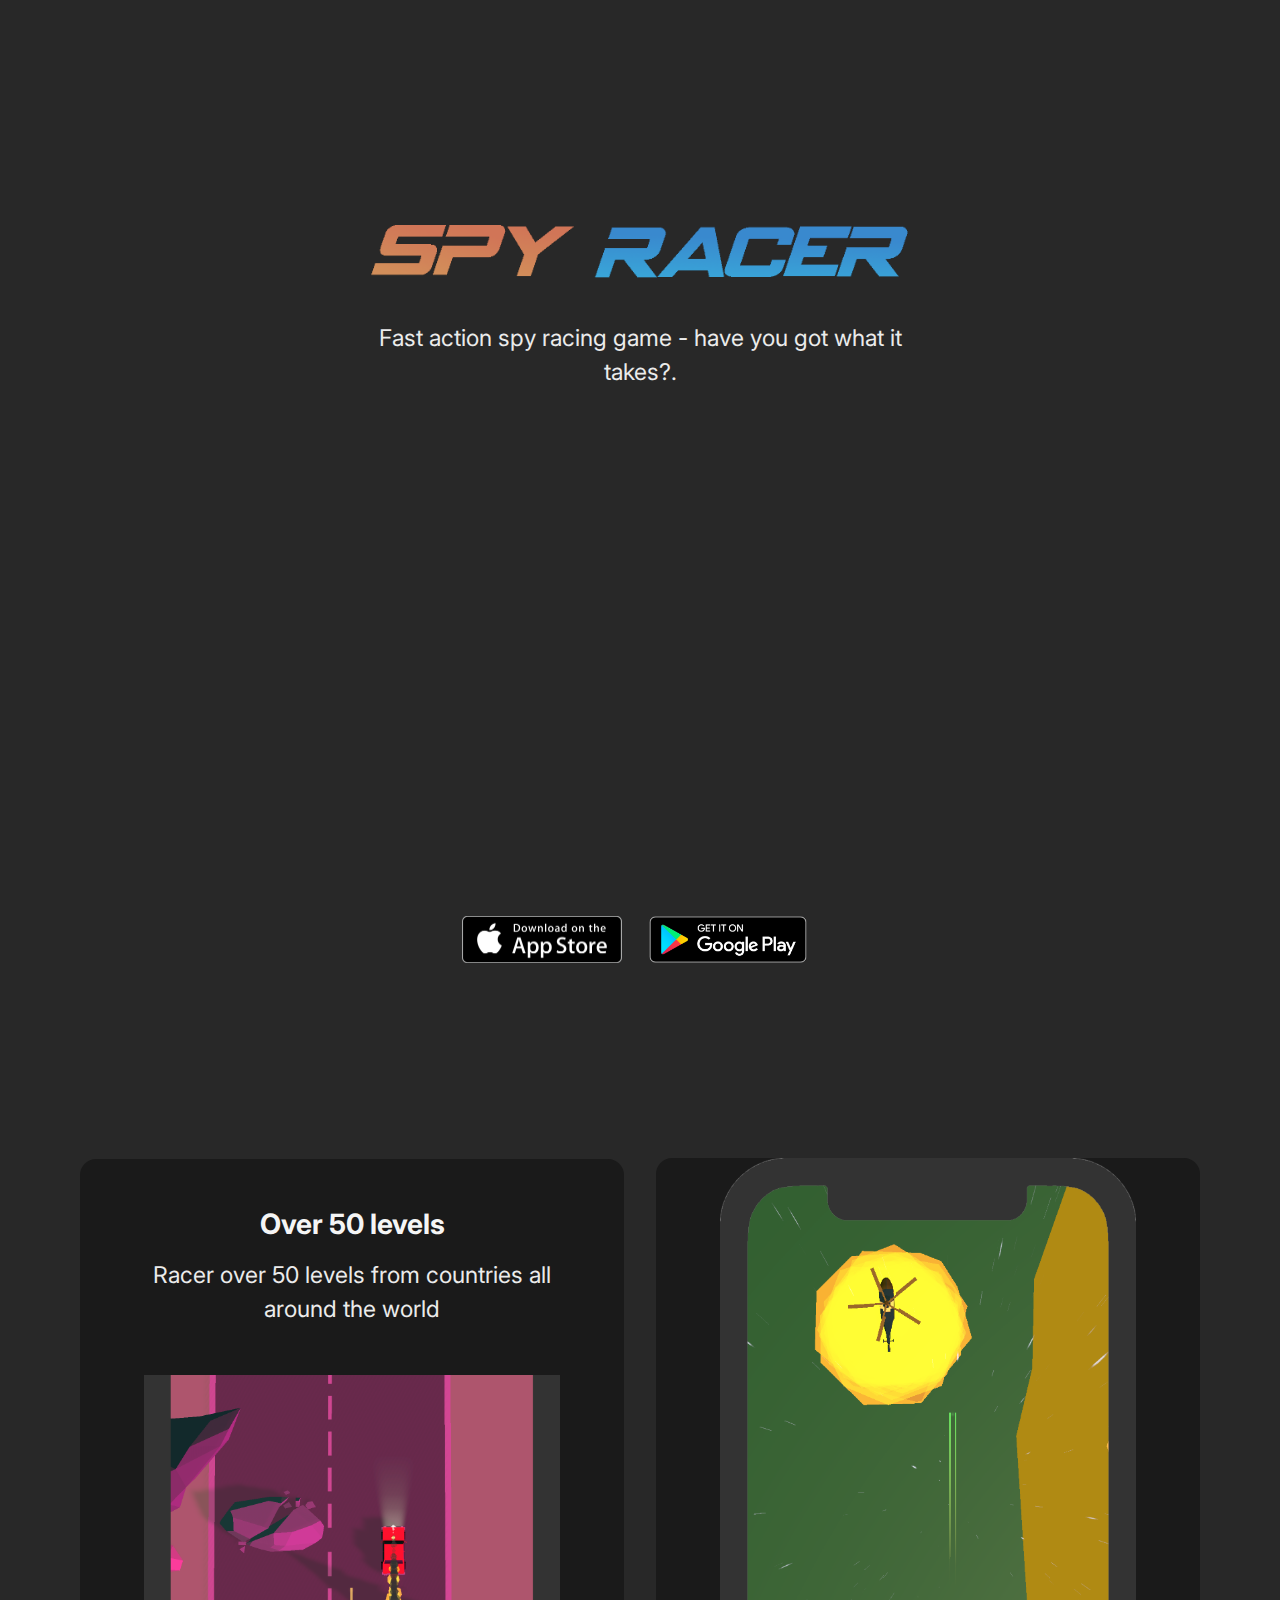
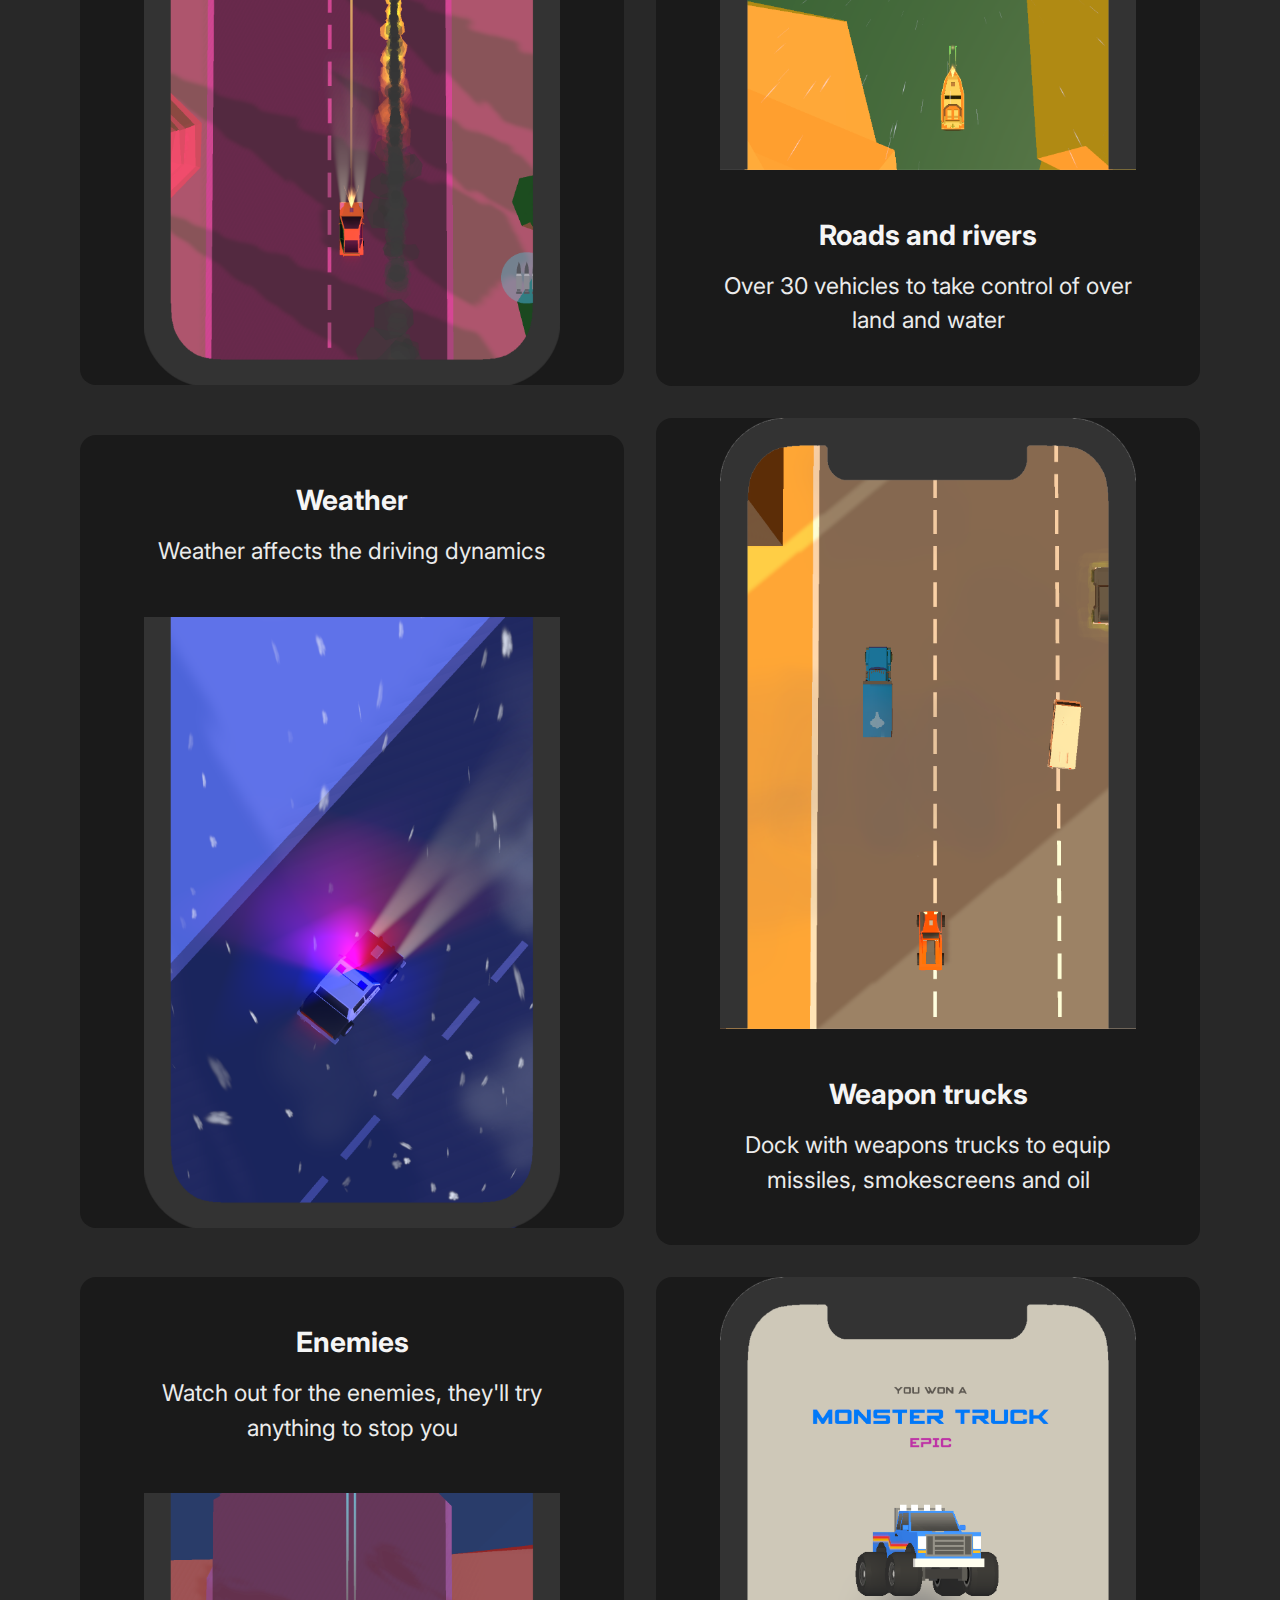
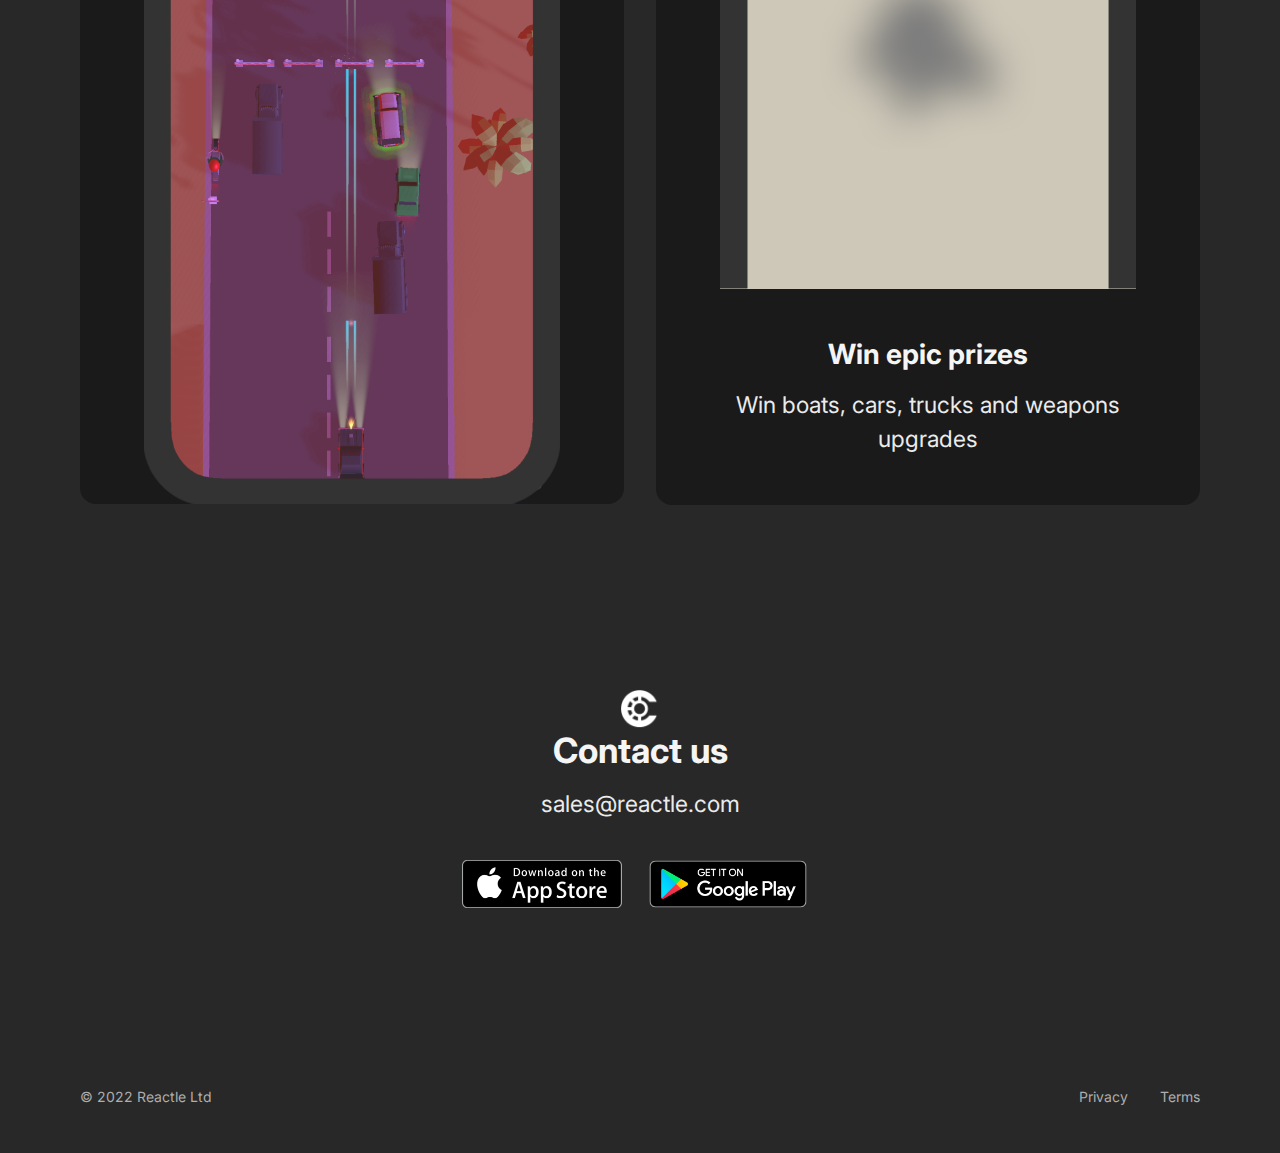
==== spyracer/index.html @ 08914370 "stuff" ====
<!DOCTYPE html>
<html lang="en">

<head>
  <!-- META -->
  <meta charset="UTF-8">
  <meta name="viewport" content="width=device-width, initial-scale=1">
  <meta name="author" content="Reactle Ltd">
  <meta name="description" content="Fast action spy racing game">
  <meta name="referrer" content="unsafe-url">
  <meta name="robots" content="index, follow">
  <!-- SPEED -->
  <link rel="preconnect" href="https://res.cloudinary.com">
  <link rel="dns-prefetch" href="https://res.cloudinary.com">
  <link rel="preconnect" href="https://fonts.googleapis.com">
  <link rel="dns-prefetch" href="https://fonts.googleapis.com">
  <link rel="preconnect" href="https://fonts.gstatic.com">
  <link rel="dns-prefetch" href="https://fonts.gstatic.com">
  <!-- LINK -->
  <link rel="me" href="#">
  <link rel="canonical" href="#">
  <link rel="icon" type="image/png" href="assets/mini.png" sizes="48x48">
  <!-- PERFORMANCE -->
  <link rel="stylesheet" href="https://fonts.googleapis.com/css2?family=Inter:wght@400;700&display=swap">
  <link rel="preload" as="style" href="style.css">
  <link rel="stylesheet" href="style.css">
  <!-- TITLE -->
  <title>Spr Racer - fast action mobile racer</title>



</head>

<body>
  <header role="banner" class="ui-section-header">
    <div class="ui-layout-container">
      <div class="ui-section-header__layout ui-layout-flex">
        <!-- LOGO -->



        </a>
        <!-- MENU -->
        <!-- <a href="#" role="link" aria-label="#">
          <svg viewBox="0 0 24 24" height="18" width="18" fill="none" stroke="#353535" stroke-linecap="round"
            stroke-linejoin="round" stroke-width="2" role="img" aria-label="#">
            <path
              d="M23 3a10.9 10.9 0 01-3.14 1.53 4.48 4.48 0 00-7.86 3v1A10.66 10.66 0 013 4s-4 9 5 13a11.64 11.64 0 01-7 2c9 5 20 0 20-11.5a4.5 4.5 0 00-.08-.83A7.72 7.72 0 0023 3z" />
          </svg>
        </a> -->
      </div>
    </div>
  </header>
  <main role="main">
    <section class="ui-section-hero">
      <div class="ui-layout-container">
        <!-- COPYWRITING -->
        <div class="ui-layout-column-6 ui-layout-column-center">
          <!-- <h1>Design better.</h1> -->
          <img src="assets/spy_racer.png" height="100">

          <p class="ui-text-intro"><br />Fast action spy racing game - have you got what it takes?.</p>

          <video width="222" height="480" autoplay muted loop>
            <source src="assets/spy_racer.mp4" type="video/mp4">
            Your browser does not support the video tag.
          </video>
          <!-- CTA -->
          <div class="ui-component-cta ui-layout-flex">
            <!-- APP STORE -->
            <a href="https://apps.apple.com/us/app/spy-racer/id1601680096" target="_blank" class="app-links__btn"
              title="Available on the App Store" rel="nofollow">
              <img src="assets/app_store.png" width="160" />

            </a>
            <!-- PLAY STORE -->
            <a href='https://play.google.com/store/apps/details?id=com.reactle.SpyRacer'>
              <img src="assets/google-play-badge.png" width="180" alt='Get it on Google Play' />
            </a>
          </div>
        </div>
      </div>
    </section>
    <section class="ui-section-feature">
      <div class="ui-layout-container">
        <!-- FEATURE -->
        <div class="ui-section-feature__layout ui-layout-grid ui-layout-grid-2">
          <div class="ui-component-card">
            <div class="ui-component-card--info">
              <h3>Over 50 levels</h3>
              <p class="ui-text-intro">Racer over 50 levels from countries all around the world</p>
            </div>
            <img src="assets/screen1.png" loading="lazy" alt="#">
          </div>
          <div class="ui-component-card">
            <img src="assets/screen2.png" loading="lazy" alt="#">
            <div class="ui-component-card--info">
              <h3>Roads and rivers</h3>
              <p class="ui-text-intro">Over 30 vehicles to take control of over land and water</p>
            </div>
          </div>
          <div class="ui-component-card">
            <div class="ui-component-card--info">
              <h3>Weather</h3>
              <p class="ui-text-intro">Weather affects the driving dynamics</p>
            </div>
            <img src="assets/screen3.png" loading="lazy" alt="#">
          </div>
          <div class="ui-component-card">
            <img src="assets/screen4.png" loading="lazy" alt="#">
            <div class="ui-component-card--info">
              <h3>Weapon trucks</h3>
              <p class="ui-text-intro">Dock with weapons trucks to equip missiles,
                smokescreens and oil</p>
            </div>
          </div>
          <div class="ui-component-card">
            <div class="ui-component-card--info">
              <h3>Enemies</h3>
              <p class="ui-text-intro">Watch out for the enemies, they'll try anything to stop you
              </p>
            </div>
            <img src="assets/screen5.png" loading="lazy" alt="#">
          </div>
          <div class="ui-component-card">
            <img src="assets/screen6.png" loading="lazy" alt="#">
            <div class="ui-component-card--info">
              <h3>Win epic prizes</h3>
              <p class="ui-text-intro">Win boats, cars, trucks and weapons upgrades</p>
            </div>
          </div>
        </div>
      </div>
    </section>
    <section class="ui-section-close">
      <div class="ui-layout-container">
        <div class="ui-layout-column-6 ui-layout-column-center">
          <!-- LOGO -->
          <img src="assets/mini.png" height="40" width="40" />
          <!-- COPYWRITING -->
          <h2>Contact us</h2>
          <p class="ui-text-intro">sales@reactle.com</p>
          <!-- CTA -->
          <div class="ui-component-cta ui-layout-flex">
            <!-- APP STORE -->
            <a href="https://apps.apple.com/us/app/spy-racer/id1601680096" target="_blank" class="app-links__btn"
              title="Available on the App Store" rel="nofollow">
              <img src="assets/app_store.png" width="160" />

            </a>
            <!-- PLAY STORE -->
            <a href='https://play.google.com/store/apps/details?id=com.reactle.SpyRacer'>
              <img src="assets/google-play-badge.png" width="180" alt='Get it on Google Play' />
            </a>
          </div>
        </div>
      </div>
    </section>
  </main>
  <footer role="contentinfo" class="ui-section-footer">
    <div class="ui-layout-container">
      <div class="ui-section-footer__layout ui-layout-flex">
        <!-- COPYRIGHT -->
        <p class="ui-section-footer--copyright ui-text-note"><small>&copy; 2022 Reactle Ltd</small></p>
        <!-- MENU -->
        <a href="privacy-policy.html" role="link" aria-label="#" class="ui-text-note"><small>Privacy</small></a>
        <a href="terms-and-conditions.html" role="link" aria-label="#" class="ui-text-note"><small>Terms</small></a>
      </div>
    </div>
  </footer>
</body>

</html>
---- spyracer/style.css ----
/*--------------------------------------------------------------
TABLE OF CONTENT
----------------------------------------------------------------
1.0 VARIABLE
|  1.1 COLOR
|  1.2 TYPOGRAPHY
|  1.3 LAYOUT
2.0 FOUNDATION
3.0 TYPOGRAPHY
4.0 IMAGE
5.0 LAYOUT
6.0 COMPONENT
|  6.1 CTA
|  6.2 BUTTON
|  6.3 CARD
7.0 SECTION
|  7.1 HEADER
|  7.2 HERO
|  7.3 FEATURE
|  7.4 CLOSE
|  7.5 FOOTER
8.0 MEDIA
|  8.1 768PX
|  8.2 1024PX
|  8.3 1200PX
--------------------------------------------------------------*/

/*--------------------------------------------------------------
1.0 VARIABLE
--------------------------------------------------------------*/

:root {

  /*------------------------------------------------------------
  |
  | 1.1 COLOR
  |
  ------------------------------------------------------------*/

  --ui-color-brand: #353535;

  /* COLOR PALETTE */

  --ui-color-n-000: #fff;
  --ui-color-n-050: #f5f5f5;
  --ui-color-n-100: #ebebeb;
  --ui-color-n-300: #aeaeae;
  --ui-color-n-500: #353535;
  --ui-color-n-700: #282828;
  --ui-color-n-900: #1a1a1a;

  /* BACKGROUND COLOR */
  
  --ui-color-background-primary  : var(--ui-color-n-700);
  --ui-color-background-secondary: var(--ui-color-n-900);

  /* TYPOGRAPHY COLOR */

  --ui-color-typography-heading: var(--ui-color-n-050);
  --ui-color-typography-body   : var(--ui-color-n-100);
  --ui-color-typography-note   : var(--ui-color-n-300);
  --ui-color-typography-button : var(--ui-color-n-100);

  /*------------------------------------------------------------
  |
  | 1.2 TYPOGRAPHY
  |
  ------------------------------------------------------------*/

  --ui-typography-typeface: "Inter", sans-serif;

  /* FONT SIZE */

  --ui-typography-h1: 1.9375rem;
  --ui-typography-h2: 1.5625rem;
  --ui-typography-h3: 1.25rem;
  --ui-typography-p : 1rem;
  --ui-typography-s : .8125rem;

  /* LEADING */

  --ui-typography-h1-leading: 1.2;
  --ui-typography-h2-leading: 1.2;
  --ui-typography-h3-leading: 1.25;
  --ui-typography-p-leading : 1.5;

  /* MARGIN */

  --ui-typography-margin-heading: .75rem;
  --ui-typography-margin-body   : 1.125rem;

  /*------------------------------------------------------------
  |
  | 1.3 LAYOUT
  |
  ------------------------------------------------------------*/
  
  --ui-layout-container: 1.25rem;
  --ui-layout-grid     : 3.625rem;
  --ui-layout-gutter   : 1rem;

  /* GAP */

  --ui-gap-cta : .5rem;
  --ui-gap-card: 1.25rem;

  /* BORDER RADIUS */
  
  --ui-radius-button: 5rem;
  --ui-radius-card  : 1rem;

}

/*--------------------------------------------------------------
2.0 FOUNDATION
--------------------------------------------------------------*/

html { box-sizing: border-box; }

*,
*:before,
*:after { box-sizing: inherit; }

body {
  background-color: var(--ui-color-background-primary);
  color: var(--ui-color-typography-body);
  font-family: var(--ui-typography-typeface);
  font-feature-settings: "liga", "kern";
  font-size: var(--ui-typography-p);
  font-weight: 400;
  line-height: var(--ui-typography-p-leading);
  margin: 0 auto;
  text-rendering: optimizeLegibility;
  -webkit-font-smoothing: antialiased;
}

/*--------------------------------------------------------------
3.0 TYPOGRAPHY
--------------------------------------------------------------*/

a {
  color: var(--ui-color-brand);
  text-decoration: none;
}

h1,
h2,
h3,
p { margin-top: 0; }

h1,
h2,
h3 {
  color: var(--ui-color-typography-heading);
  margin-bottom: var(--ui-typography-margin-heading);
}

h1 {
  font-size: var(--ui-typography-h1);
  line-height: var(--ui-typography-h1-leading);
}

h2 {
  font-size: var(--ui-typography-h2);
  line-height: var(--ui-typography-h2-leading);
}

h3 {
  font-size: var(--ui-typography-h3);
  line-height: var(--ui-typography-h3-leading);
}

p { margin-bottom: var(--ui-typography-margin-body); }

p:last-child { margin-bottom: 0; }

strong { font-weight: 700; }

small { font-size: var(--ui-typography-s); }

.ui-text-note {
  color: var(--ui-color-typography-note);
  line-height: 1;
}

/*--------------------------------------------------------------
4.0 IMAGE
--------------------------------------------------------------*/

img,
svg {
  display: block;
  height: auto;
  margin: 0 auto;
  max-width: 100%;
}

/*--------------------------------------------------------------
5.0 LAYOUT
--------------------------------------------------------------*/

.ui-layout-container {
  padding-left: var(--ui-layout-container);
  padding-right: var(--ui-layout-container);
}

.ui-layout-flex,
.ui-layout-grid {
  align-items: center;
  justify-content: center;
}

.ui-layout-flex { display: flex; }

.ui-layout-grid { display: grid; }

/*--------------------------------------------------------------
6.0 COMPONENT
--------------------------------------------------------------*/

/*--------------------------------------------------------------
|
| 6.1 CTA
|
--------------------------------------------------------------*/

.ui-component-cta {
  column-gap: var(--ui-gap-cta);
  flex-direction: row;
}

/*--------------------------------------------------------------
|
| 6.2 BUTTON
|
--------------------------------------------------------------*/

.ui-component-button {
  border: .0625rem solid var(--ui-color-brand);
  border-radius: var(--ui-radius-button);
  display: block;
  font-weight: 700;
  line-height: 1;
  text-align: center;
}

.ui-component-button-primary {
  background-color: var(--ui-color-brand);
  color: var(--ui-color-typography-button);
}

.ui-component-button-normal { padding: .75rem 1rem .875rem; }

.ui-component-button-icon {
  align-items: center;
  column-gap: .5rem;
  display: flex;
}

/*--------------------------------------------------------------
|
| 6.3 CARD
|
--------------------------------------------------------------*/

.ui-component-card {
  background-color: var(--ui-color-background-secondary);
  border-radius: var(--ui-radius-card);
  overflow: hidden;
  padding-left: 1.5rem;
  padding-right: 1.5rem;
  text-align: center;
  width: 100%;
}

.ui-component-card--info {
  padding-bottom: 2.25rem;
  padding-top: 2.25rem;
}

/*--------------------------------------------------------------
7.0 SECTION
--------------------------------------------------------------*/

/*--------------------------------------------------------------
|
| 7.1 HEADER
|
--------------------------------------------------------------*/

.ui-section-header {
  padding-bottom: 1.25rem;
  padding-top: 1.25rem;
}

.ui-section-header__layout { justify-content: space-between; }

/*--------------------------------------------------------------
|
| 7.2 HERO
|
--------------------------------------------------------------*/

.ui-section-hero {
  padding-bottom: 5rem;
  padding-top: 5rem;
  text-align: center;
}

/*--------------------------------------------------------------
|
| 7.3 FEATURE
|
--------------------------------------------------------------*/

.ui-section-feature {
  padding-bottom: 1.25rem;
  padding-top: 1.25rem;
  text-align: center;
}

.ui-section-feature__layout { row-gap: var(--ui-gap-card); }

/*--------------------------------------------------------------
|
| 7.4 CLOSE
|
--------------------------------------------------------------*/

.ui-section-close {
  padding-bottom: 5rem;
  padding-top: 5rem;
  text-align: center;
}

.ui-section-close--logo {
  margin-bottom: var(--ui-typography-margin-body);
}

/*--------------------------------------------------------------
|
| 7.5 FOOTER
|
--------------------------------------------------------------*/

.ui-section-footer {
  padding-bottom: 1.25rem;
  padding-top: 1.25rem;
}

.ui-section-footer__layout {
  column-gap: var(--ui-layout-gutter);
}

.ui-section-footer--copyright {
  margin-bottom: 0;
  margin-right: auto;
}

/*--------------------------------------------------------------
8.0 MEDIA
--------------------------------------------------------------*/

/*--------------------------------------------------------------
|
| 8.1 768PX
|
--------------------------------------------------------------*/

@media screen and (min-width: 48rem) {

  /*------------------------------------------------------------
  VARIABLE
  ------------------------------------------------------------*/
  
  :root {

    /*----------------------------------------------------------
    |
    | TYPOGRAPHY
    |
    ----------------------------------------------------------*/

    /* FONT SIZE */

    --ui-typography-h1: 2.1875rem;
    --ui-typography-h2: 1.75rem;
    --ui-typography-h3: 1.4375rem;
    --ui-typography-p : 1.125rem;
    --ui-typography-s : .875rem;

    /* MARGIN */

    --ui-typography-margin-body: 1.25rem;

    /*----------------------------------------------------------
    |
    | LAYOUT
    |
    ----------------------------------------------------------*/

    --ui-layout-container: 4.25rem;
    --ui-layout-gutter   : 1.5rem;

    /* GAP */

    --ui-gap-cta : 1rem;
    --ui-gap-card: 1.5rem;

  }

  /*------------------------------------------------------------
  LAYOUT
  ------------------------------------------------------------*/

  .ui-layout-container,
  .ui-layout-column-center {
    margin-left: auto;
    margin-right: auto;
  }

  .ui-layout-grid-2 {
    column-gap: var(--ui-layout-gutter);
    grid-template-columns: repeat(2, 1fr);
    justify-items: center;
  }

  .ui-layout-column-6 {
    width: calc((var(--ui-layout-grid) * 6) +
           (var(--ui-layout-gutter) * 5));
  }

  /*------------------------------------------------------------
  COMPONENT
  ------------------------------------------------------------*/

  /*------------------------------------------------------------
  |
  | CARD
  |
  ------------------------------------------------------------*/

  .ui-component-card {
    padding-left: 2.25rem;
    padding-right: 2.25rem;
  }

  /*------------------------------------------------------------
  SECTION
  ------------------------------------------------------------*/

  /*------------------------------------------------------------
  |
  | HEADER
  |
  ------------------------------------------------------------*/

  .ui-section-header {
    padding-bottom: 2rem;
    padding-top: 2rem;
  }

  /*------------------------------------------------------------
  |
  | FEATURE
  |
  ------------------------------------------------------------*/

  .ui-section-feature {
    padding-bottom: 2.5rem;
    padding-top: 2.5rem;
  }

  /*------------------------------------------------------------
  |
  | CLOSE
  |
  ------------------------------------------------------------*/

  .ui-section-close--logo { width: 4rem; }

  /*------------------------------------------------------------
  |
  | FOOTER
  |
  ------------------------------------------------------------*/

  .ui-section-footer {
    padding-bottom: 2rem;
    padding-top: 2rem;
  }
  
}

/*--------------------------------------------------------------
|
| 8.2 1024PX
|
--------------------------------------------------------------*/

@media screen and (min-width: 64rem) {

  /*------------------------------------------------------------
  VARIABLE
  ------------------------------------------------------------*/

  :root {

    /*----------------------------------------------------------
    |
    | LAYOUT
    |
    ----------------------------------------------------------*/

    --ui-layout-container: 0;
  
  }

  /*------------------------------------------------------------
  TYPOGRAPHY
  ------------------------------------------------------------*/

  a { transition: all 250ms ease; }

  a:not(.ui-component-button):hover {
    color: var(--ui-color-typography-body);
  }

  /*------------------------------------------------------------
  LAYOUT
  ------------------------------------------------------------*/
  
  .ui-layout-container { width: 60rem; }

  /*------------------------------------------------------------
  COMPONENT
  ------------------------------------------------------------*/

  /*------------------------------------------------------------
  |
  | CARD
  |
  ------------------------------------------------------------*/

  .ui-component-card {
    padding-left: 3rem;
    padding-right: 3rem;
  }

  .ui-component-card--info {
    padding-bottom: 3rem;
    padding-top: 3rem;
  }

}

/*--------------------------------------------------------------
|
| 8.3 1200PX
|
--------------------------------------------------------------*/

@media screen and (min-width: 75rem) {

  /*------------------------------------------------------------
  VARIABLE
  ------------------------------------------------------------*/

  :root {

    /*----------------------------------------------------------
    |
    | TYPOGRAPHY
    |
    ----------------------------------------------------------*/

    /* FONT SIZE */

    --ui-typography-h1: 2.75rem;
    --ui-typography-h2: 2.1875rem;
    --ui-typography-h3: 1.75rem;
    --ui-typography-h4: 1.4375rem;

    /* MARGIN */

    --ui-typography-margin-heading: 1rem;
    --ui-typography-margin-body   : 1.75rem;

    /*----------------------------------------------------------
    |
    | LAYOUT
    |
    ----------------------------------------------------------*/

    --ui-layout-grid  : 4rem;
    --ui-layout-gutter: 2rem;

    /* GAP */
    
    --ui-gap-card: 2rem;
    
  }

  /*------------------------------------------------------------
  TYPOGRAPHY
  ------------------------------------------------------------*/

  .ui-text-intro { font-size: var(--ui-typography-h4); }

  /*------------------------------------------------------------
  LAYOUT
  ------------------------------------------------------------*/
  
  .ui-layout-container { width: 70rem; }

  /*------------------------------------------------------------
  COMPONENT
  ------------------------------------------------------------*/

  /*------------------------------------------------------------
  |
  | BUTTON
  |
  ------------------------------------------------------------*/

  .ui-component-button-normal {
    padding-bottom: 1.125rem;
    padding-top: 1rem;
  }

  /*------------------------------------------------------------
  |
  | CARD
  |
  ------------------------------------------------------------*/

  .ui-component-card {
    padding-left: 4rem;
    padding-right: 4rem;
  }
  
  /*------------------------------------------------------------
  SECTION
  ------------------------------------------------------------*/

  /*------------------------------------------------------------
  |
  | HEADER
  |
  ------------------------------------------------------------*/

  .ui-section-header {
    padding-bottom: 3rem;
    padding-top: 3rem;
  }

  /*------------------------------------------------------------
  |
  | HERO
  |
  ------------------------------------------------------------*/

  .ui-section-hero {
    padding-bottom: 7.5rem;
    padding-top: 7.5rem;
  }

  /*------------------------------------------------------------
  |
  | FEATURE
  |
  ------------------------------------------------------------*/

  .ui-section-feature {
    padding-bottom: 4rem;
    padding-top: 4rem;
  }

  /*------------------------------------------------------------
  |
  | CLOSE
  |
  ------------------------------------------------------------*/

  .ui-section-close {
    padding-bottom: 7.5rem;
    padding-top: 7.5rem;
  }
  
  /*------------------------------------------------------------
  |
  | FOOTER
  |
  ------------------------------------------------------------*/

  .ui-section-footer {
    padding-bottom: 3rem;
    padding-top: 3rem;
  }

}
---- spyracer/style.css ----
/*--------------------------------------------------------------
TABLE OF CONTENT
----------------------------------------------------------------
1.0 VARIABLE
|  1.1 COLOR
|  1.2 TYPOGRAPHY
|  1.3 LAYOUT
2.0 FOUNDATION
3.0 TYPOGRAPHY
4.0 IMAGE
5.0 LAYOUT
6.0 COMPONENT
|  6.1 CTA
|  6.2 BUTTON
|  6.3 CARD
7.0 SECTION
|  7.1 HEADER
|  7.2 HERO
|  7.3 FEATURE
|  7.4 CLOSE
|  7.5 FOOTER
8.0 MEDIA
|  8.1 768PX
|  8.2 1024PX
|  8.3 1200PX
--------------------------------------------------------------*/

/*--------------------------------------------------------------
1.0 VARIABLE
--------------------------------------------------------------*/

:root {

  /*------------------------------------------------------------
  |
  | 1.1 COLOR
  |
  ------------------------------------------------------------*/

  --ui-color-brand: #353535;

  /* COLOR PALETTE */

  --ui-color-n-000: #fff;
  --ui-color-n-050: #f5f5f5;
  --ui-color-n-100: #ebebeb;
  --ui-color-n-300: #aeaeae;
  --ui-color-n-500: #353535;
  --ui-color-n-700: #282828;
  --ui-color-n-900: #1a1a1a;

  /* BACKGROUND COLOR */
  
  --ui-color-background-primary  : var(--ui-color-n-700);
  --ui-color-background-secondary: var(--ui-color-n-900);

  /* TYPOGRAPHY COLOR */

  --ui-color-typography-heading: var(--ui-color-n-050);
  --ui-color-typography-body   : var(--ui-color-n-100);
  --ui-color-typography-note   : var(--ui-color-n-300);
  --ui-color-typography-button : var(--ui-color-n-100);

  /*------------------------------------------------------------
  |
  | 1.2 TYPOGRAPHY
  |
  ------------------------------------------------------------*/

  --ui-typography-typeface: "Inter", sans-serif;

  /* FONT SIZE */

  --ui-typography-h1: 1.9375rem;
  --ui-typography-h2: 1.5625rem;
  --ui-typography-h3: 1.25rem;
  --ui-typography-p : 1rem;
  --ui-typography-s : .8125rem;

  /* LEADING */

  --ui-typography-h1-leading: 1.2;
  --ui-typography-h2-leading: 1.2;
  --ui-typography-h3-leading: 1.25;
  --ui-typography-p-leading : 1.5;

  /* MARGIN */

  --ui-typography-margin-heading: .75rem;
  --ui-typography-margin-body   : 1.125rem;

  /*------------------------------------------------------------
  |
  | 1.3 LAYOUT
  |
  ------------------------------------------------------------*/
  
  --ui-layout-container: 1.25rem;
  --ui-layout-grid     : 3.625rem;
  --ui-layout-gutter   : 1rem;

  /* GAP */

  --ui-gap-cta : .5rem;
  --ui-gap-card: 1.25rem;

  /* BORDER RADIUS */
  
  --ui-radius-button: 5rem;
  --ui-radius-card  : 1rem;

}

/*--------------------------------------------------------------
2.0 FOUNDATION
--------------------------------------------------------------*/

html { box-sizing: border-box; }

*,
*:before,
*:after { box-sizing: inherit; }

body {
  background-color: var(--ui-color-background-primary);
  color: var(--ui-color-typography-body);
  font-family: var(--ui-typography-typeface);
  font-feature-settings: "liga", "kern";
  font-size: var(--ui-typography-p);
  font-weight: 400;
  line-height: var(--ui-typography-p-leading);
  margin: 0 auto;
  text-rendering: optimizeLegibility;
  -webkit-font-smoothing: antialiased;
}

/*--------------------------------------------------------------
3.0 TYPOGRAPHY
--------------------------------------------------------------*/

a {
  color: var(--ui-color-brand);
  text-decoration: none;
}

h1,
h2,
h3,
p { margin-top: 0; }

h1,
h2,
h3 {
  color: var(--ui-color-typography-heading);
  margin-bottom: var(--ui-typography-margin-heading);
}

h1 {
  font-size: var(--ui-typography-h1);
  line-height: var(--ui-typography-h1-leading);
}

h2 {
  font-size: var(--ui-typography-h2);
  line-height: var(--ui-typography-h2-leading);
}

h3 {
  font-size: var(--ui-typography-h3);
  line-height: var(--ui-typography-h3-leading);
}

p { margin-bottom: var(--ui-typography-margin-body); }

p:last-child { margin-bottom: 0; }

strong { font-weight: 700; }

small { font-size: var(--ui-typography-s); }

.ui-text-note {
  color: var(--ui-color-typography-note);
  line-height: 1;
}

/*--------------------------------------------------------------
4.0 IMAGE
--------------------------------------------------------------*/

img,
svg {
  display: block;
  height: auto;
  margin: 0 auto;
  max-width: 100%;
}

/*--------------------------------------------------------------
5.0 LAYOUT
--------------------------------------------------------------*/

.ui-layout-container {
  padding-left: var(--ui-layout-container);
  padding-right: var(--ui-layout-container);
}

.ui-layout-flex,
.ui-layout-grid {
  align-items: center;
  justify-content: center;
}

.ui-layout-flex { display: flex; }

.ui-layout-grid { display: grid; }

/*--------------------------------------------------------------
6.0 COMPONENT
--------------------------------------------------------------*/

/*--------------------------------------------------------------
|
| 6.1 CTA
|
--------------------------------------------------------------*/

.ui-component-cta {
  column-gap: var(--ui-gap-cta);
  flex-direction: row;
}

/*--------------------------------------------------------------
|
| 6.2 BUTTON
|
--------------------------------------------------------------*/

.ui-component-button {
  border: .0625rem solid var(--ui-color-brand);
  border-radius: var(--ui-radius-button);
  display: block;
  font-weight: 700;
  line-height: 1;
  text-align: center;
}

.ui-component-button-primary {
  background-color: var(--ui-color-brand);
  color: var(--ui-color-typography-button);
}

.ui-component-button-normal { padding: .75rem 1rem .875rem; }

.ui-component-button-icon {
  align-items: center;
  column-gap: .5rem;
  display: flex;
}

/*--------------------------------------------------------------
|
| 6.3 CARD
|
--------------------------------------------------------------*/

.ui-component-card {
  background-color: var(--ui-color-background-secondary);
  border-radius: var(--ui-radius-card);
  overflow: hidden;
  padding-left: 1.5rem;
  padding-right: 1.5rem;
  text-align: center;
  width: 100%;
}

.ui-component-card--info {
  padding-bottom: 2.25rem;
  padding-top: 2.25rem;
}

/*--------------------------------------------------------------
7.0 SECTION
--------------------------------------------------------------*/

/*--------------------------------------------------------------
|
| 7.1 HEADER
|
--------------------------------------------------------------*/

.ui-section-header {
  padding-bottom: 1.25rem;
  padding-top: 1.25rem;
}

.ui-section-header__layout { justify-content: space-between; }

/*--------------------------------------------------------------
|
| 7.2 HERO
|
--------------------------------------------------------------*/

.ui-section-hero {
  padding-bottom: 5rem;
  padding-top: 5rem;
  text-align: center;
}

/*--------------------------------------------------------------
|
| 7.3 FEATURE
|
--------------------------------------------------------------*/

.ui-section-feature {
  padding-bottom: 1.25rem;
  padding-top: 1.25rem;
  text-align: center;
}

.ui-section-feature__layout { row-gap: var(--ui-gap-card); }

/*--------------------------------------------------------------
|
| 7.4 CLOSE
|
--------------------------------------------------------------*/

.ui-section-close {
  padding-bottom: 5rem;
  padding-top: 5rem;
  text-align: center;
}

.ui-section-close--logo {
  margin-bottom: var(--ui-typography-margin-body);
}

/*--------------------------------------------------------------
|
| 7.5 FOOTER
|
--------------------------------------------------------------*/

.ui-section-footer {
  padding-bottom: 1.25rem;
  padding-top: 1.25rem;
}

.ui-section-footer__layout {
  column-gap: var(--ui-layout-gutter);
}

.ui-section-footer--copyright {
  margin-bottom: 0;
  margin-right: auto;
}

/*--------------------------------------------------------------
8.0 MEDIA
--------------------------------------------------------------*/

/*--------------------------------------------------------------
|
| 8.1 768PX
|
--------------------------------------------------------------*/

@media screen and (min-width: 48rem) {

  /*------------------------------------------------------------
  VARIABLE
  ------------------------------------------------------------*/
  
  :root {

    /*----------------------------------------------------------
    |
    | TYPOGRAPHY
    |
    ----------------------------------------------------------*/

    /* FONT SIZE */

    --ui-typography-h1: 2.1875rem;
    --ui-typography-h2: 1.75rem;
    --ui-typography-h3: 1.4375rem;
    --ui-typography-p : 1.125rem;
    --ui-typography-s : .875rem;

    /* MARGIN */

    --ui-typography-margin-body: 1.25rem;

    /*----------------------------------------------------------
    |
    | LAYOUT
    |
    ----------------------------------------------------------*/

    --ui-layout-container: 4.25rem;
    --ui-layout-gutter   : 1.5rem;

    /* GAP */

    --ui-gap-cta : 1rem;
    --ui-gap-card: 1.5rem;

  }

  /*------------------------------------------------------------
  LAYOUT
  ------------------------------------------------------------*/

  .ui-layout-container,
  .ui-layout-column-center {
    margin-left: auto;
    margin-right: auto;
  }

  .ui-layout-grid-2 {
    column-gap: var(--ui-layout-gutter);
    grid-template-columns: repeat(2, 1fr);
    justify-items: center;
  }

  .ui-layout-column-6 {
    width: calc((var(--ui-layout-grid) * 6) +
           (var(--ui-layout-gutter) * 5));
  }

  /*------------------------------------------------------------
  COMPONENT
  ------------------------------------------------------------*/

  /*------------------------------------------------------------
  |
  | CARD
  |
  ------------------------------------------------------------*/

  .ui-component-card {
    padding-left: 2.25rem;
    padding-right: 2.25rem;
  }

  /*------------------------------------------------------------
  SECTION
  ------------------------------------------------------------*/

  /*------------------------------------------------------------
  |
  | HEADER
  |
  ------------------------------------------------------------*/

  .ui-section-header {
    padding-bottom: 2rem;
    padding-top: 2rem;
  }

  /*------------------------------------------------------------
  |
  | FEATURE
  |
  ------------------------------------------------------------*/

  .ui-section-feature {
    padding-bottom: 2.5rem;
    padding-top: 2.5rem;
  }

  /*------------------------------------------------------------
  |
  | CLOSE
  |
  ------------------------------------------------------------*/

  .ui-section-close--logo { width: 4rem; }

  /*------------------------------------------------------------
  |
  | FOOTER
  |
  ------------------------------------------------------------*/

  .ui-section-footer {
    padding-bottom: 2rem;
    padding-top: 2rem;
  }
  
}

/*--------------------------------------------------------------
|
| 8.2 1024PX
|
--------------------------------------------------------------*/

@media screen and (min-width: 64rem) {

  /*------------------------------------------------------------
  VARIABLE
  ------------------------------------------------------------*/

  :root {

    /*----------------------------------------------------------
    |
    | LAYOUT
    |
    ----------------------------------------------------------*/

    --ui-layout-container: 0;
  
  }

  /*------------------------------------------------------------
  TYPOGRAPHY
  ------------------------------------------------------------*/

  a { transition: all 250ms ease; }

  a:not(.ui-component-button):hover {
    color: var(--ui-color-typography-body);
  }

  /*------------------------------------------------------------
  LAYOUT
  ------------------------------------------------------------*/
  
  .ui-layout-container { width: 60rem; }

  /*------------------------------------------------------------
  COMPONENT
  ------------------------------------------------------------*/

  /*------------------------------------------------------------
  |
  | CARD
  |
  ------------------------------------------------------------*/

  .ui-component-card {
    padding-left: 3rem;
    padding-right: 3rem;
  }

  .ui-component-card--info {
    padding-bottom: 3rem;
    padding-top: 3rem;
  }

}

/*--------------------------------------------------------------
|
| 8.3 1200PX
|
--------------------------------------------------------------*/

@media screen and (min-width: 75rem) {

  /*------------------------------------------------------------
  VARIABLE
  ------------------------------------------------------------*/

  :root {

    /*----------------------------------------------------------
    |
    | TYPOGRAPHY
    |
    ----------------------------------------------------------*/

    /* FONT SIZE */

    --ui-typography-h1: 2.75rem;
    --ui-typography-h2: 2.1875rem;
    --ui-typography-h3: 1.75rem;
    --ui-typography-h4: 1.4375rem;

    /* MARGIN */

    --ui-typography-margin-heading: 1rem;
    --ui-typography-margin-body   : 1.75rem;

    /*----------------------------------------------------------
    |
    | LAYOUT
    |
    ----------------------------------------------------------*/

    --ui-layout-grid  : 4rem;
    --ui-layout-gutter: 2rem;

    /* GAP */
    
    --ui-gap-card: 2rem;
    
  }

  /*------------------------------------------------------------
  TYPOGRAPHY
  ------------------------------------------------------------*/

  .ui-text-intro { font-size: var(--ui-typography-h4); }

  /*------------------------------------------------------------
  LAYOUT
  ------------------------------------------------------------*/
  
  .ui-layout-container { width: 70rem; }

  /*------------------------------------------------------------
  COMPONENT
  ------------------------------------------------------------*/

  /*------------------------------------------------------------
  |
  | BUTTON
  |
  ------------------------------------------------------------*/

  .ui-component-button-normal {
    padding-bottom: 1.125rem;
    padding-top: 1rem;
  }

  /*------------------------------------------------------------
  |
  | CARD
  |
  ------------------------------------------------------------*/

  .ui-component-card {
    padding-left: 4rem;
    padding-right: 4rem;
  }
  
  /*------------------------------------------------------------
  SECTION
  ------------------------------------------------------------*/

  /*------------------------------------------------------------
  |
  | HEADER
  |
  ------------------------------------------------------------*/

  .ui-section-header {
    padding-bottom: 3rem;
    padding-top: 3rem;
  }

  /*------------------------------------------------------------
  |
  | HERO
  |
  ------------------------------------------------------------*/

  .ui-section-hero {
    padding-bottom: 7.5rem;
    padding-top: 7.5rem;
  }

  /*------------------------------------------------------------
  |
  | FEATURE
  |
  ------------------------------------------------------------*/

  .ui-section-feature {
    padding-bottom: 4rem;
    padding-top: 4rem;
  }

  /*------------------------------------------------------------
  |
  | CLOSE
  |
  ------------------------------------------------------------*/

  .ui-section-close {
    padding-bottom: 7.5rem;
    padding-top: 7.5rem;
  }
  
  /*------------------------------------------------------------
  |
  | FOOTER
  |
  ------------------------------------------------------------*/

  .ui-section-footer {
    padding-bottom: 3rem;
    padding-top: 3rem;
  }

}
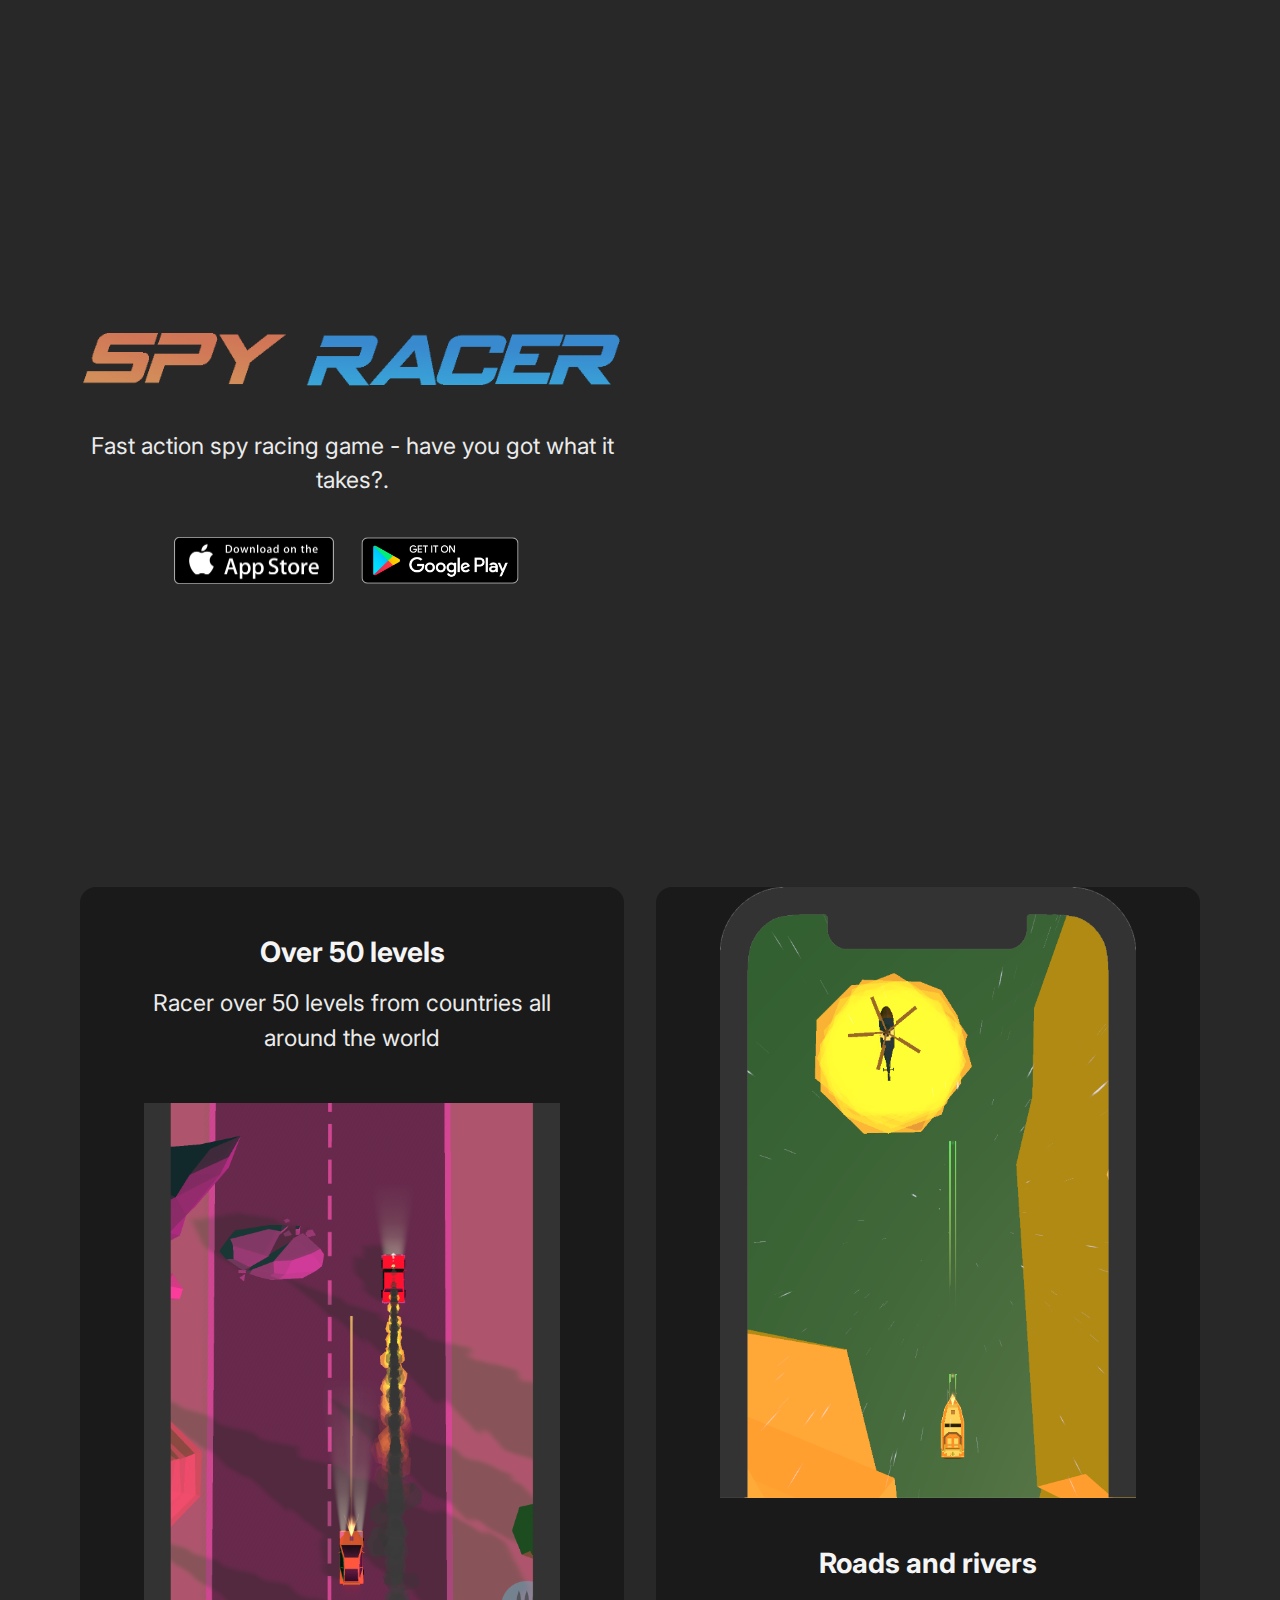
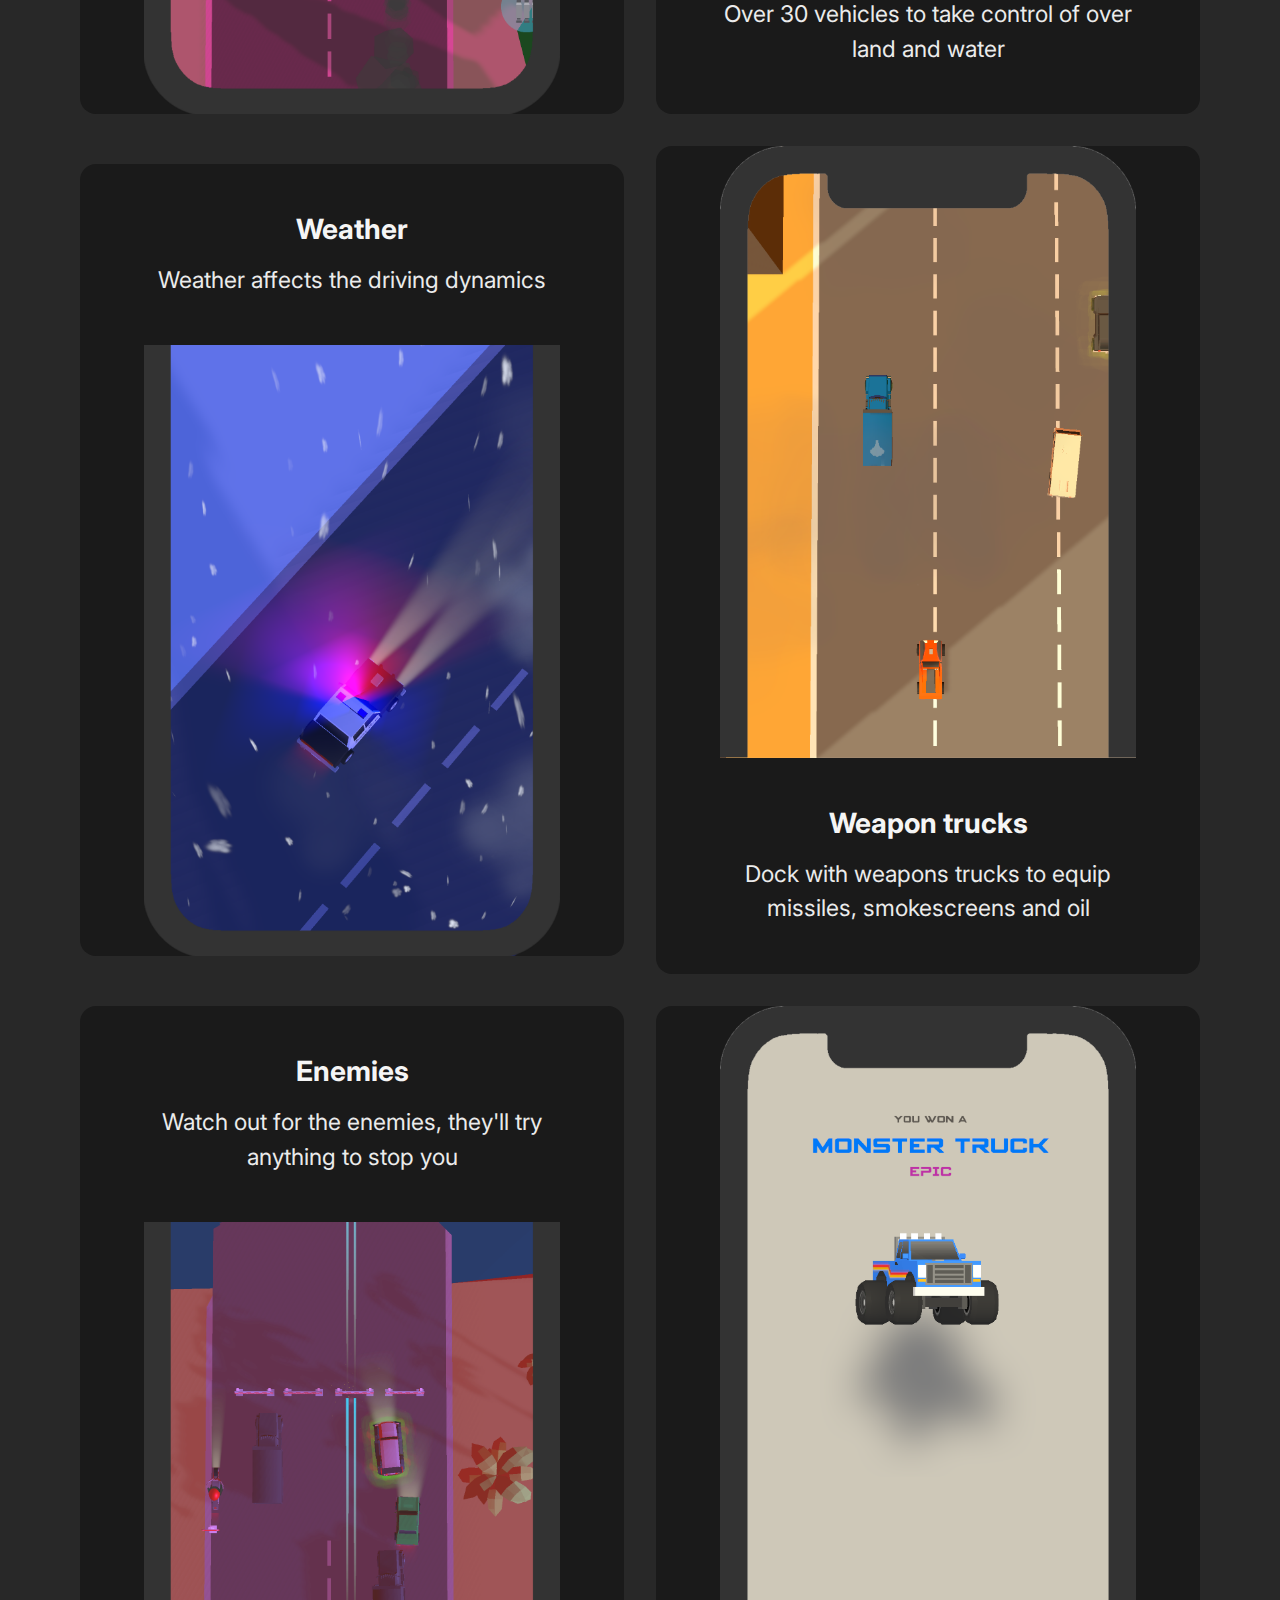
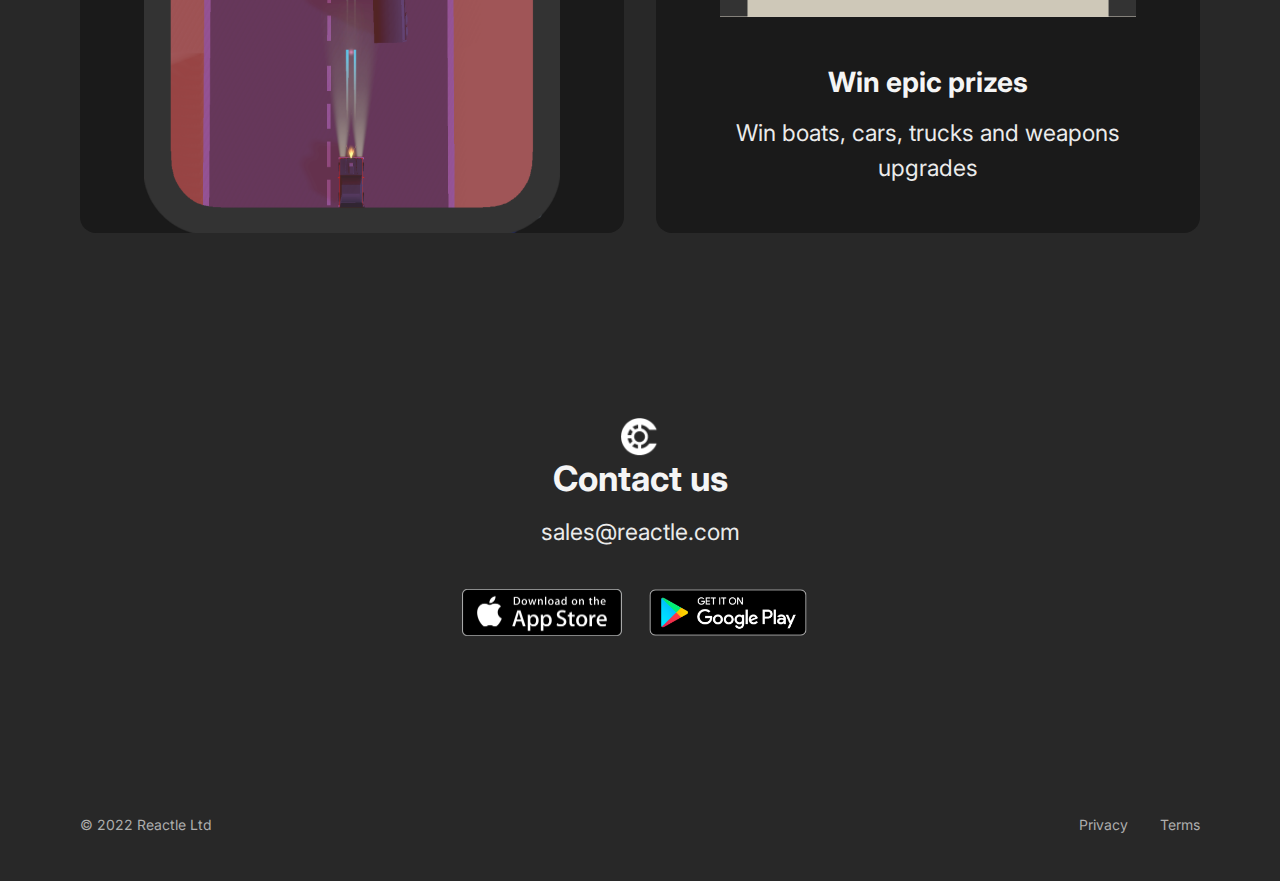
==== commit 04fef6c3: "layout to video inline with title" ====
--- a/spyracer/index.html
+++ b/spyracer/index.html
@@ -25,7 +25,7 @@
   <link rel="preload" as="style" href="style.css">
   <link rel="stylesheet" href="style.css">
   <!-- TITLE -->
-  <title>Spr Racer - fast action mobile racer</title>
+  <title>Spy Racer - fast action mobile racer</title>
 
 
 
@@ -55,28 +55,33 @@
     <section class="ui-section-hero">
       <div class="ui-layout-container">
         <!-- COPYWRITING -->
-        <div class="ui-layout-column-6 ui-layout-column-center">
-          <!-- <h1>Design better.</h1> -->
-          <img src="assets/spy_racer.png" height="100">
+        <div class="ui-section-feature__layout ui-layout-grid ui-layout-grid-2">
+          <div>
+            <!-- <h1>Design better.</h1> -->
+            <img src="assets/spy_racer.png" height="100">
 
-          <p class="ui-text-intro"><br />Fast action spy racing game - have you got what it takes?.</p>
+            <p class="ui-text-intro"><br />Fast action spy racing game - have you got what it takes?.</p>
 
-          <video width="222" height="480" autoplay muted loop>
-            <source src="assets/spy_racer.mp4" type="video/mp4">
-            Your browser does not support the video tag.
-          </video>
-          <!-- CTA -->
-          <div class="ui-component-cta ui-layout-flex">
-            <!-- APP STORE -->
-            <a href="https://apps.apple.com/us/app/spy-racer/id1601680096" target="_blank" class="app-links__btn"
-              title="Available on the App Store" rel="nofollow">
-              <img src="assets/app_store.png" width="160" />
 
-            </a>
-            <!-- PLAY STORE -->
-            <a href='https://play.google.com/store/apps/details?id=com.reactle.SpyRacer'>
-              <img src="assets/google-play-badge.png" width="180" alt='Get it on Google Play' />
-            </a>
+            <!-- CTA -->
+            <div class="ui-component-cta ui-layout-flex">
+              <!-- APP STORE -->
+              <a href="https://apps.apple.com/us/app/spy-racer/id1601680096" target="_blank" class="app-links__btn"
+                title="Available on the App Store" rel="nofollow">
+                <img src="assets/app_store.png" width="160" />
+
+              </a>
+              <!-- PLAY STORE -->
+              <a href='https://play.google.com/store/apps/details?id=com.reactle.SpyRacer'>
+                <img src="assets/google-play-badge.png" width="180" alt='Get it on Google Play' />
+              </a>
+            </div>
+          </div>
+          <div>
+            <video width="222" height="480" autoplay muted loop>
+              <source src="assets/spy_racer.mp4" type="video/mp4">
+              Your browser does not support the video tag.
+            </video>
           </div>
         </div>
       </div>
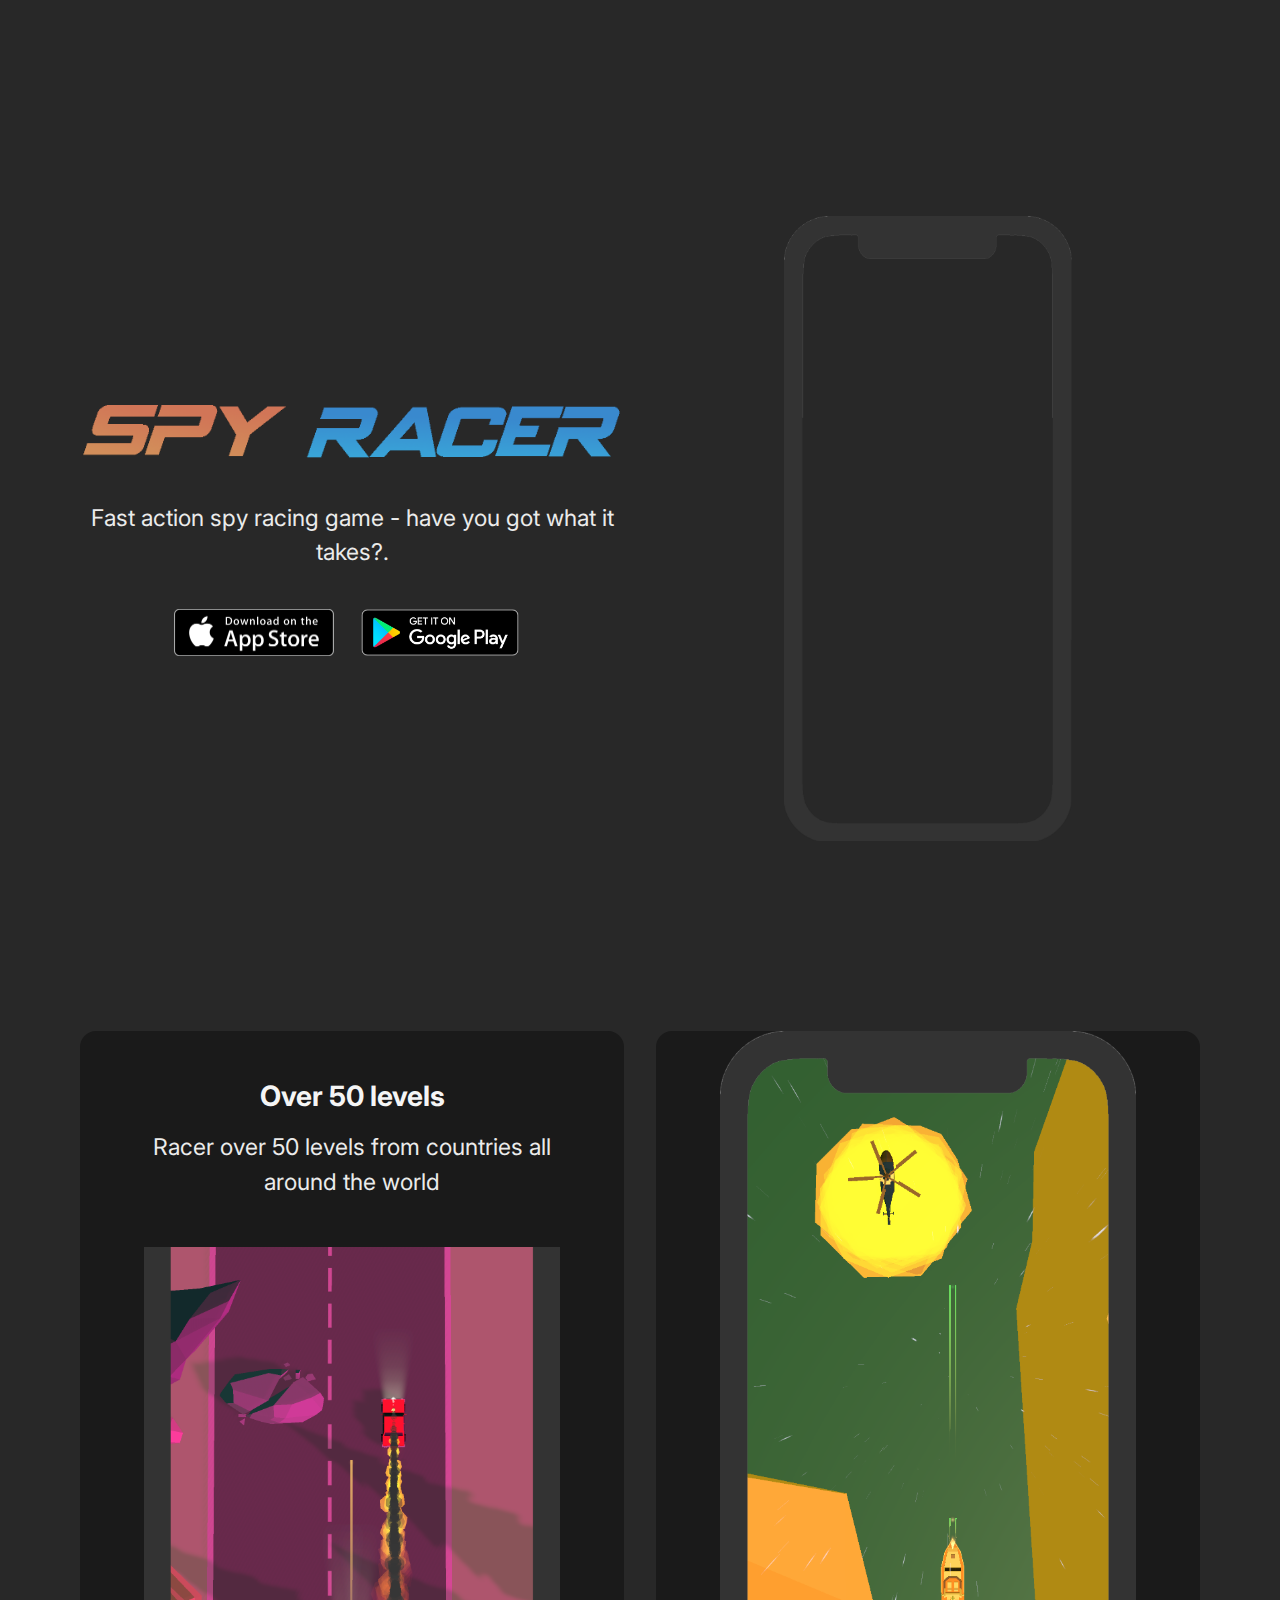
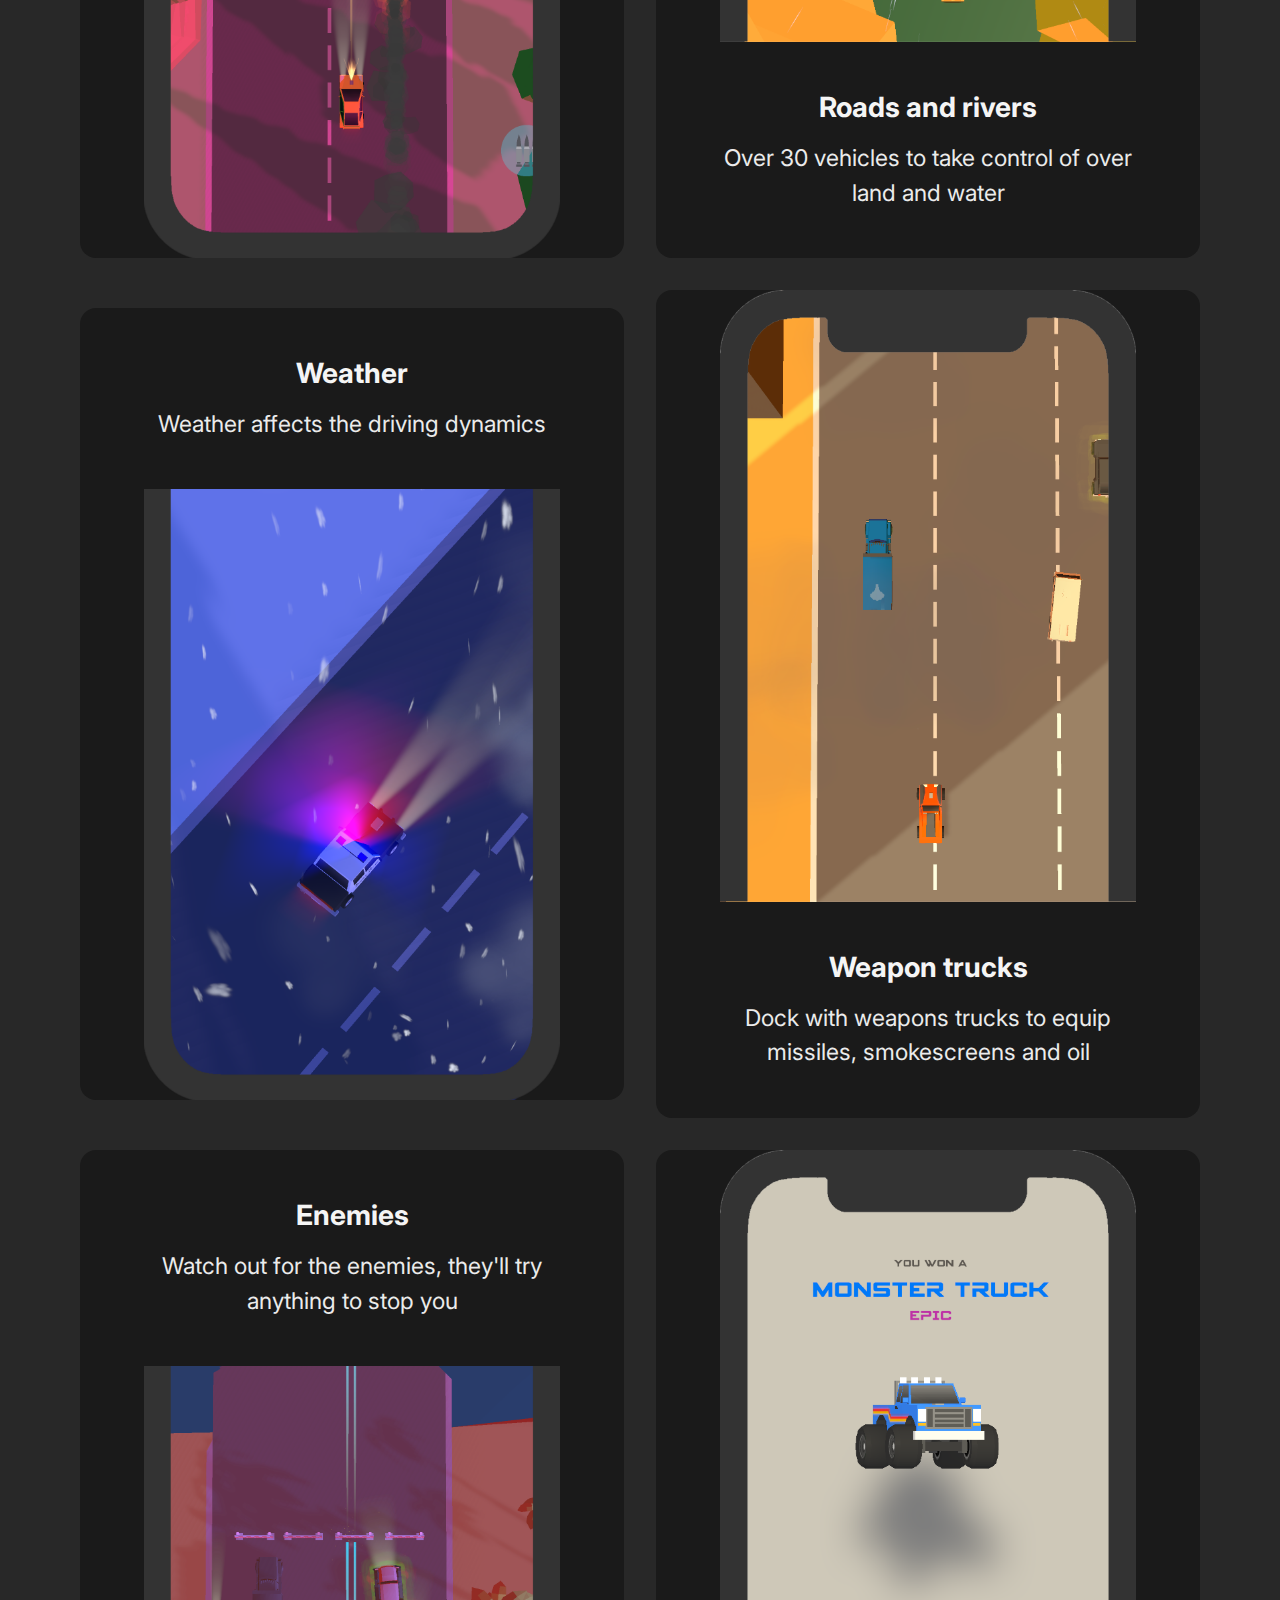
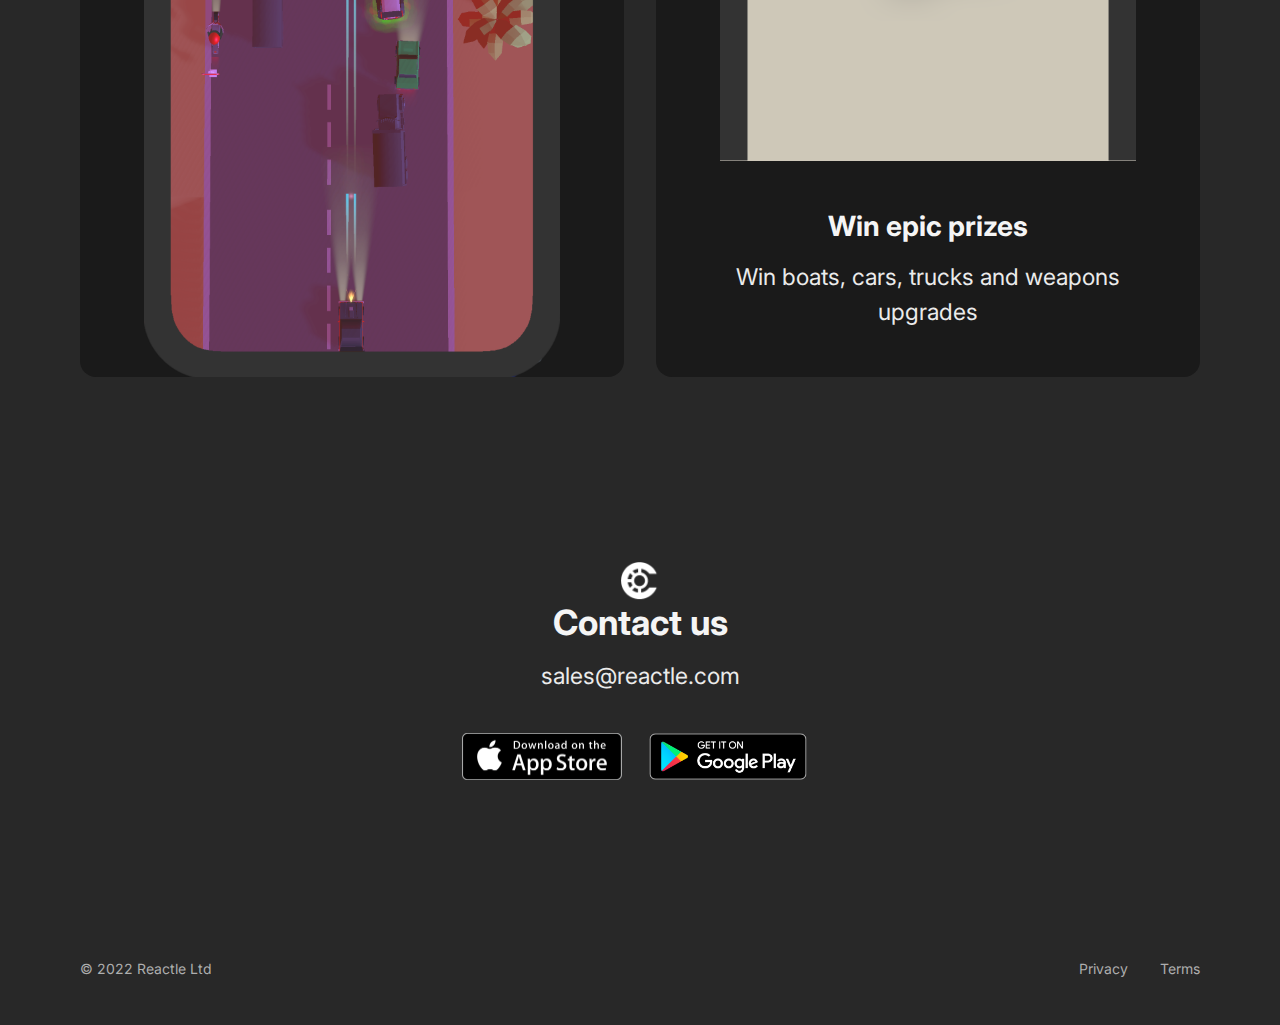
==== commit 0c500473: "video overlay" ====
--- a/spyracer/index.html
+++ b/spyracer/index.html
@@ -77,11 +77,14 @@
               </a>
             </div>
           </div>
-          <div>
-            <video width="222" height="480" autoplay muted loop>
+          <div class="videoParent">
+
+            <video class="video1" width="289" height="624" autoplay muted loop>
               <source src="assets/spy_racer.mp4" type="video/mp4">
               Your browser does not support the video tag.
             </video>
+            <img class="video2" src="assets/video_frame.png" />
+
           </div>
         </div>
       </div>
--- a/spyracer/style.css
+++ b/spyracer/style.css
@@ -134,6 +134,27 @@
   -webkit-font-smoothing: antialiased;
 }
 
+
+
+.videoParent {
+  position: relative;
+  top: 0;
+  left: 0;
+}
+.video1 {
+  position: relative;
+  top: 0;
+  left: 0;
+  border: 0px red solid;
+}
+.video2 {
+  position: absolute;
+  top: 0px;
+  left: 0px;
+  border: 0px green solid;
+}
+
+
 /*--------------------------------------------------------------
 3.0 TYPOGRAPHY
 --------------------------------------------------------------*/
--- a/spyracer/style.css
+++ b/spyracer/style.css
@@ -134,6 +134,27 @@
   -webkit-font-smoothing: antialiased;
 }
 
+
+
+.videoParent {
+  position: relative;
+  top: 0;
+  left: 0;
+}
+.video1 {
+  position: relative;
+  top: 0;
+  left: 0;
+  border: 0px red solid;
+}
+.video2 {
+  position: absolute;
+  top: 0px;
+  left: 0px;
+  border: 0px green solid;
+}
+
+
 /*--------------------------------------------------------------
 3.0 TYPOGRAPHY
 --------------------------------------------------------------*/
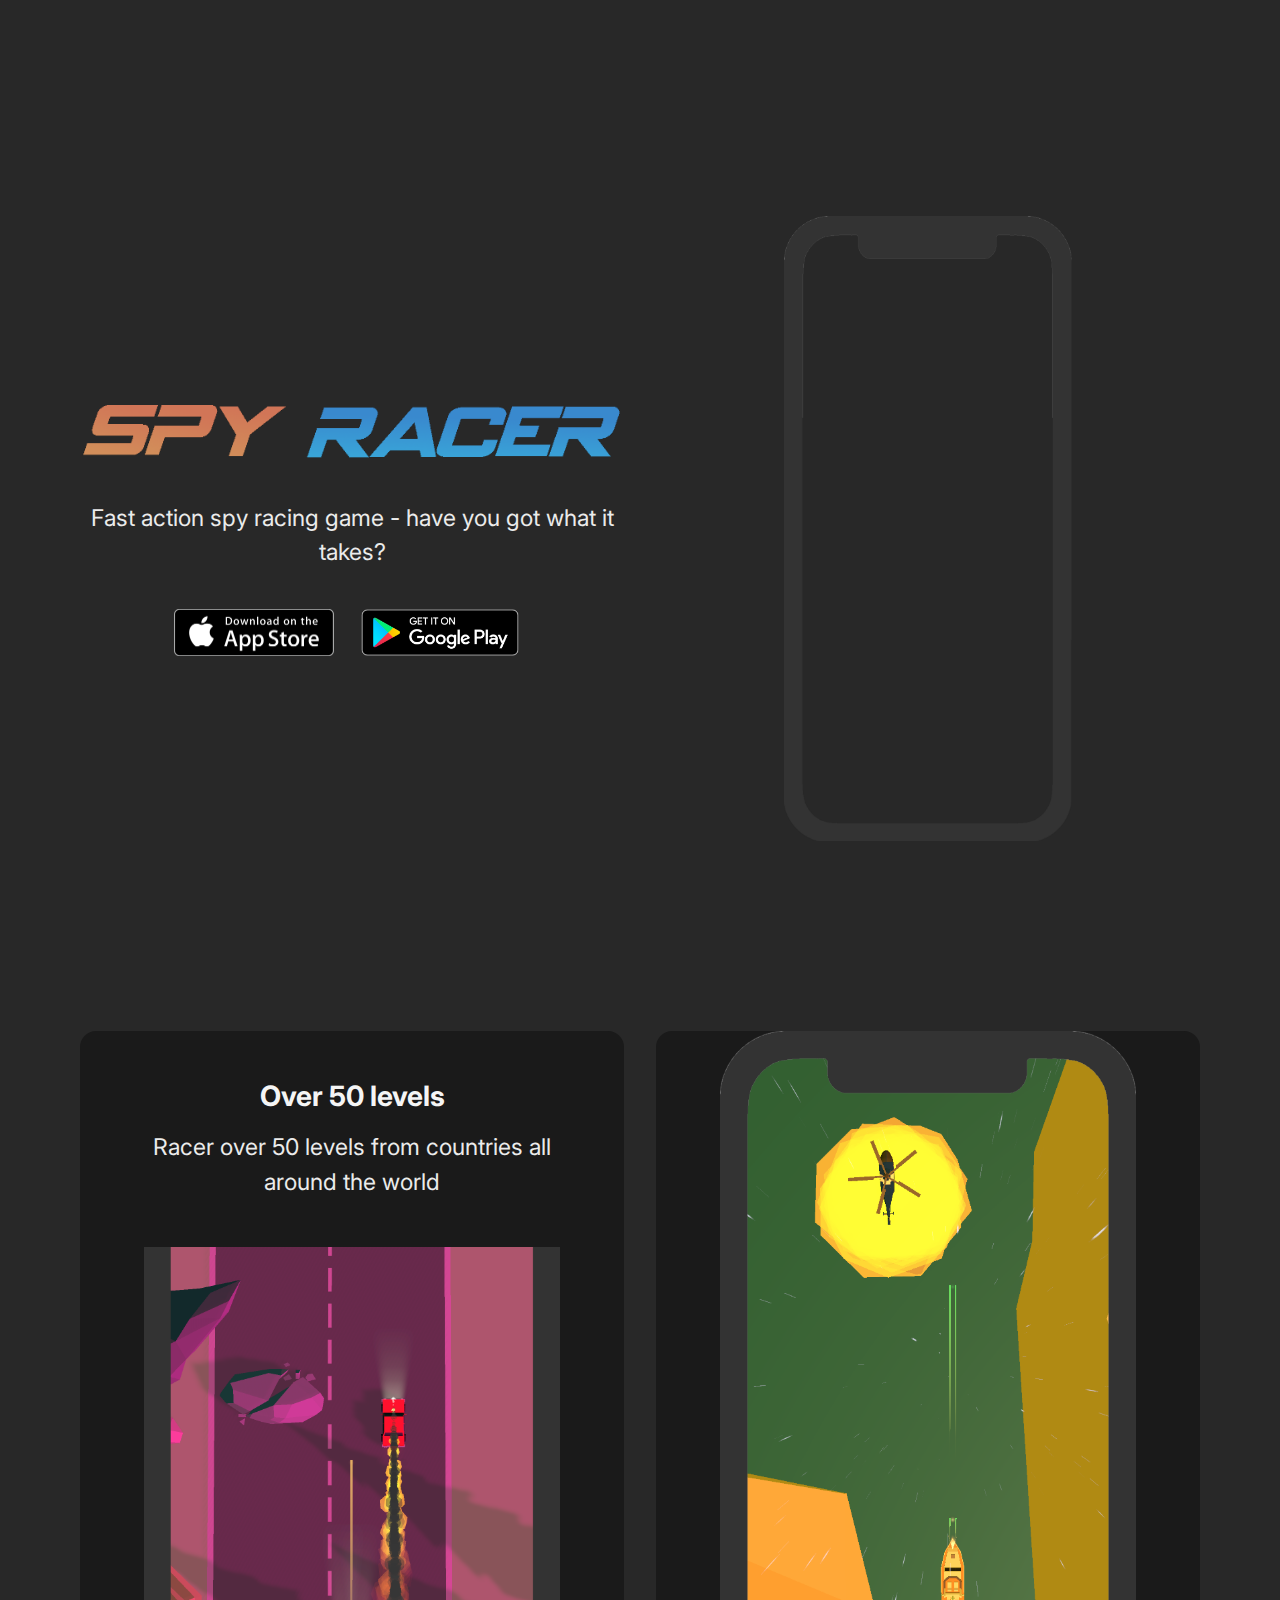
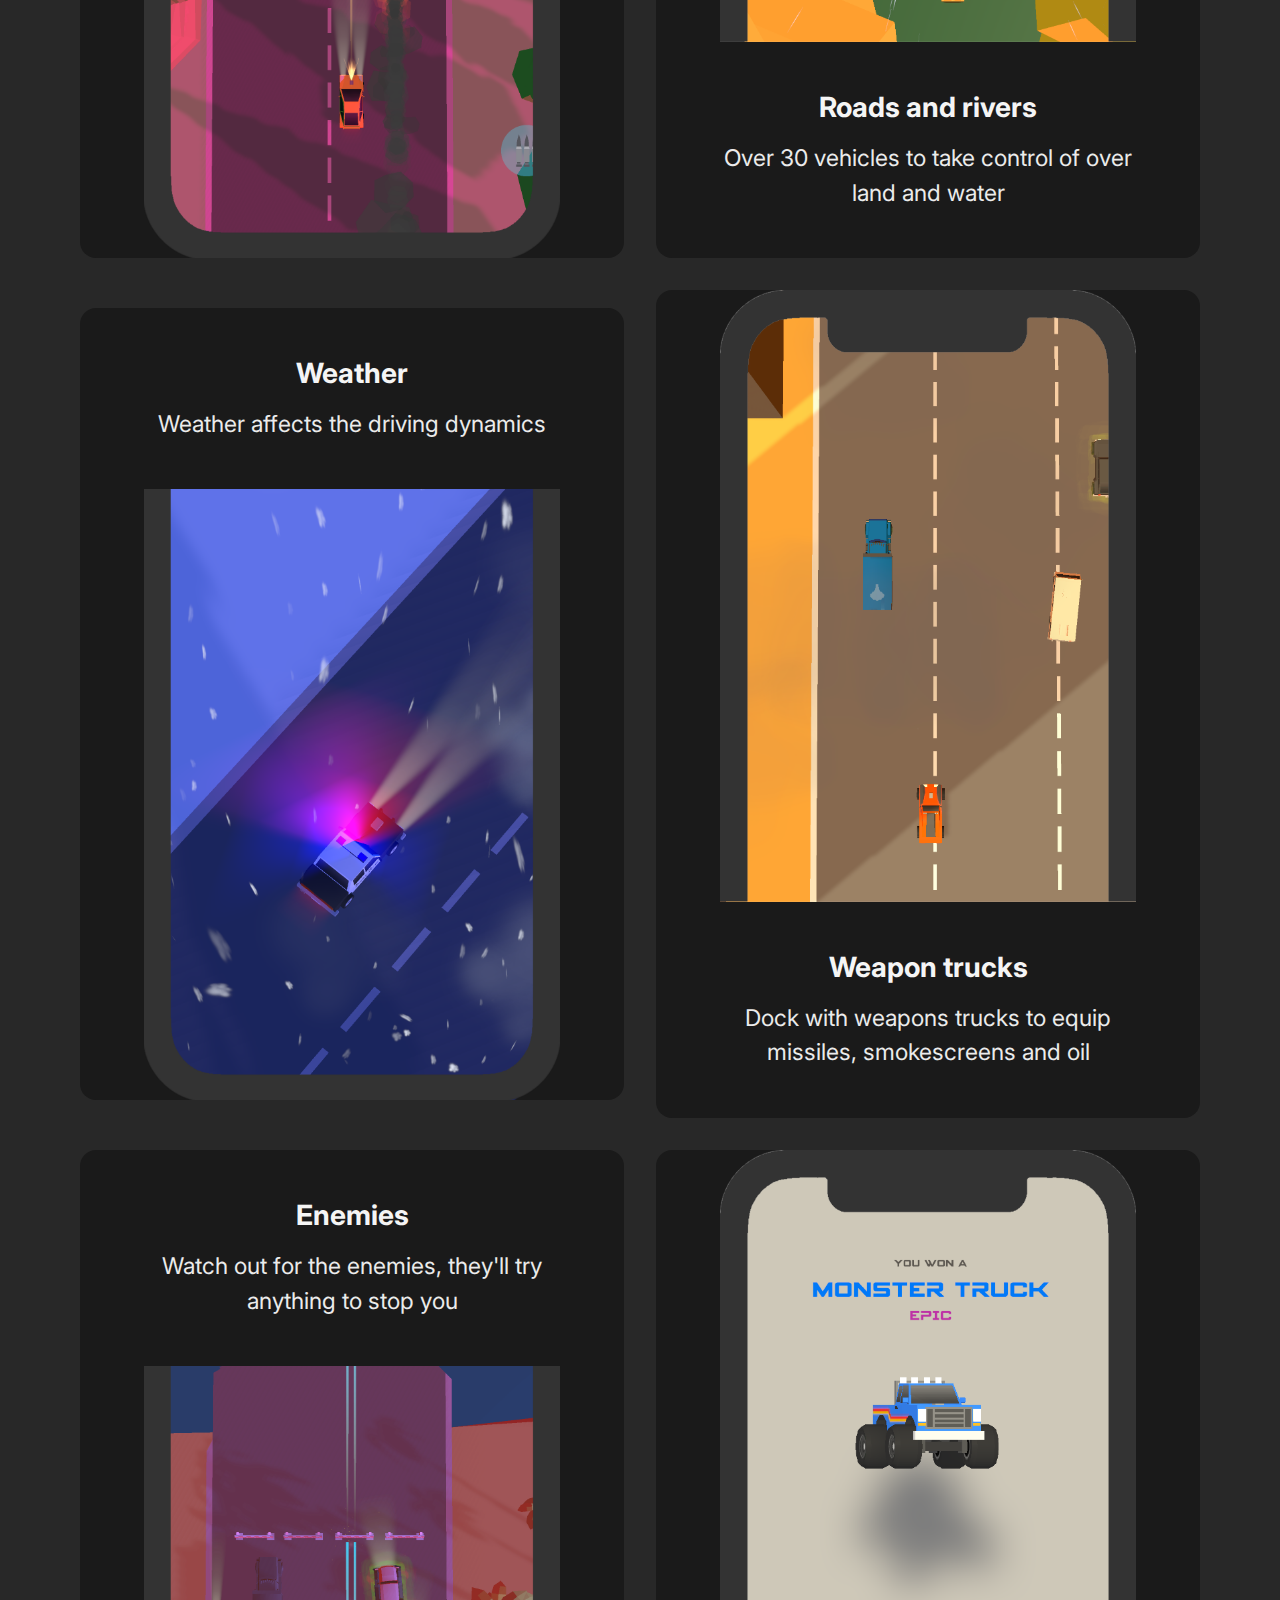
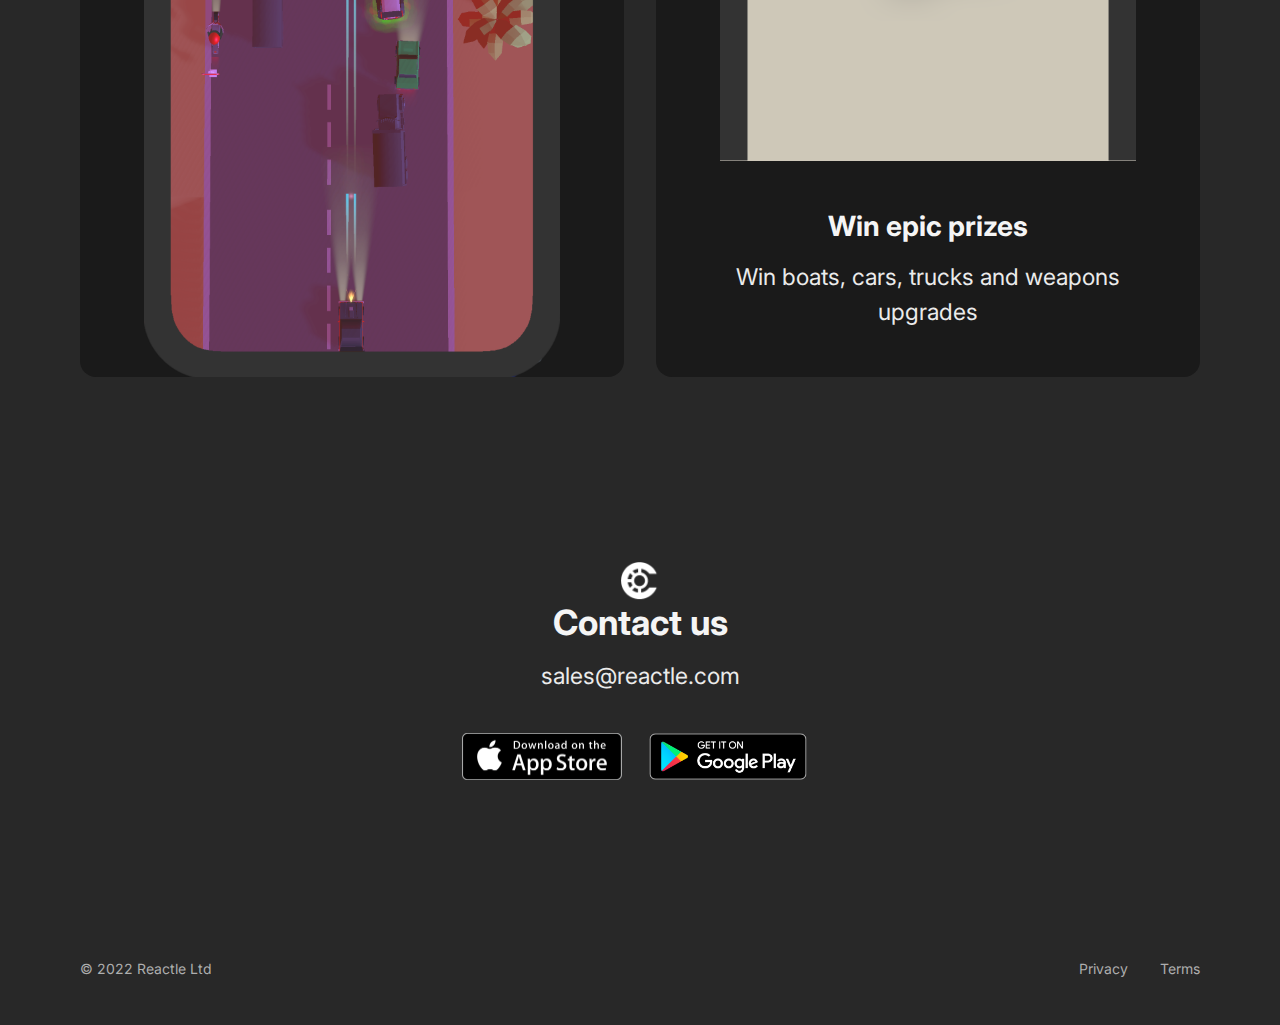
==== commit 57bd5128: "stuff" ====
--- a/spyracer/index.html
+++ b/spyracer/index.html
@@ -60,7 +60,7 @@
             <!-- <h1>Design better.</h1> -->
             <img src="assets/spy_racer.png" height="100">
 
-            <p class="ui-text-intro"><br />Fast action spy racing game - have you got what it takes?.</p>
+            <p class="ui-text-intro"><br />Fast action spy racing game - have you got what it takes?</p>
 
 
             <!-- CTA -->
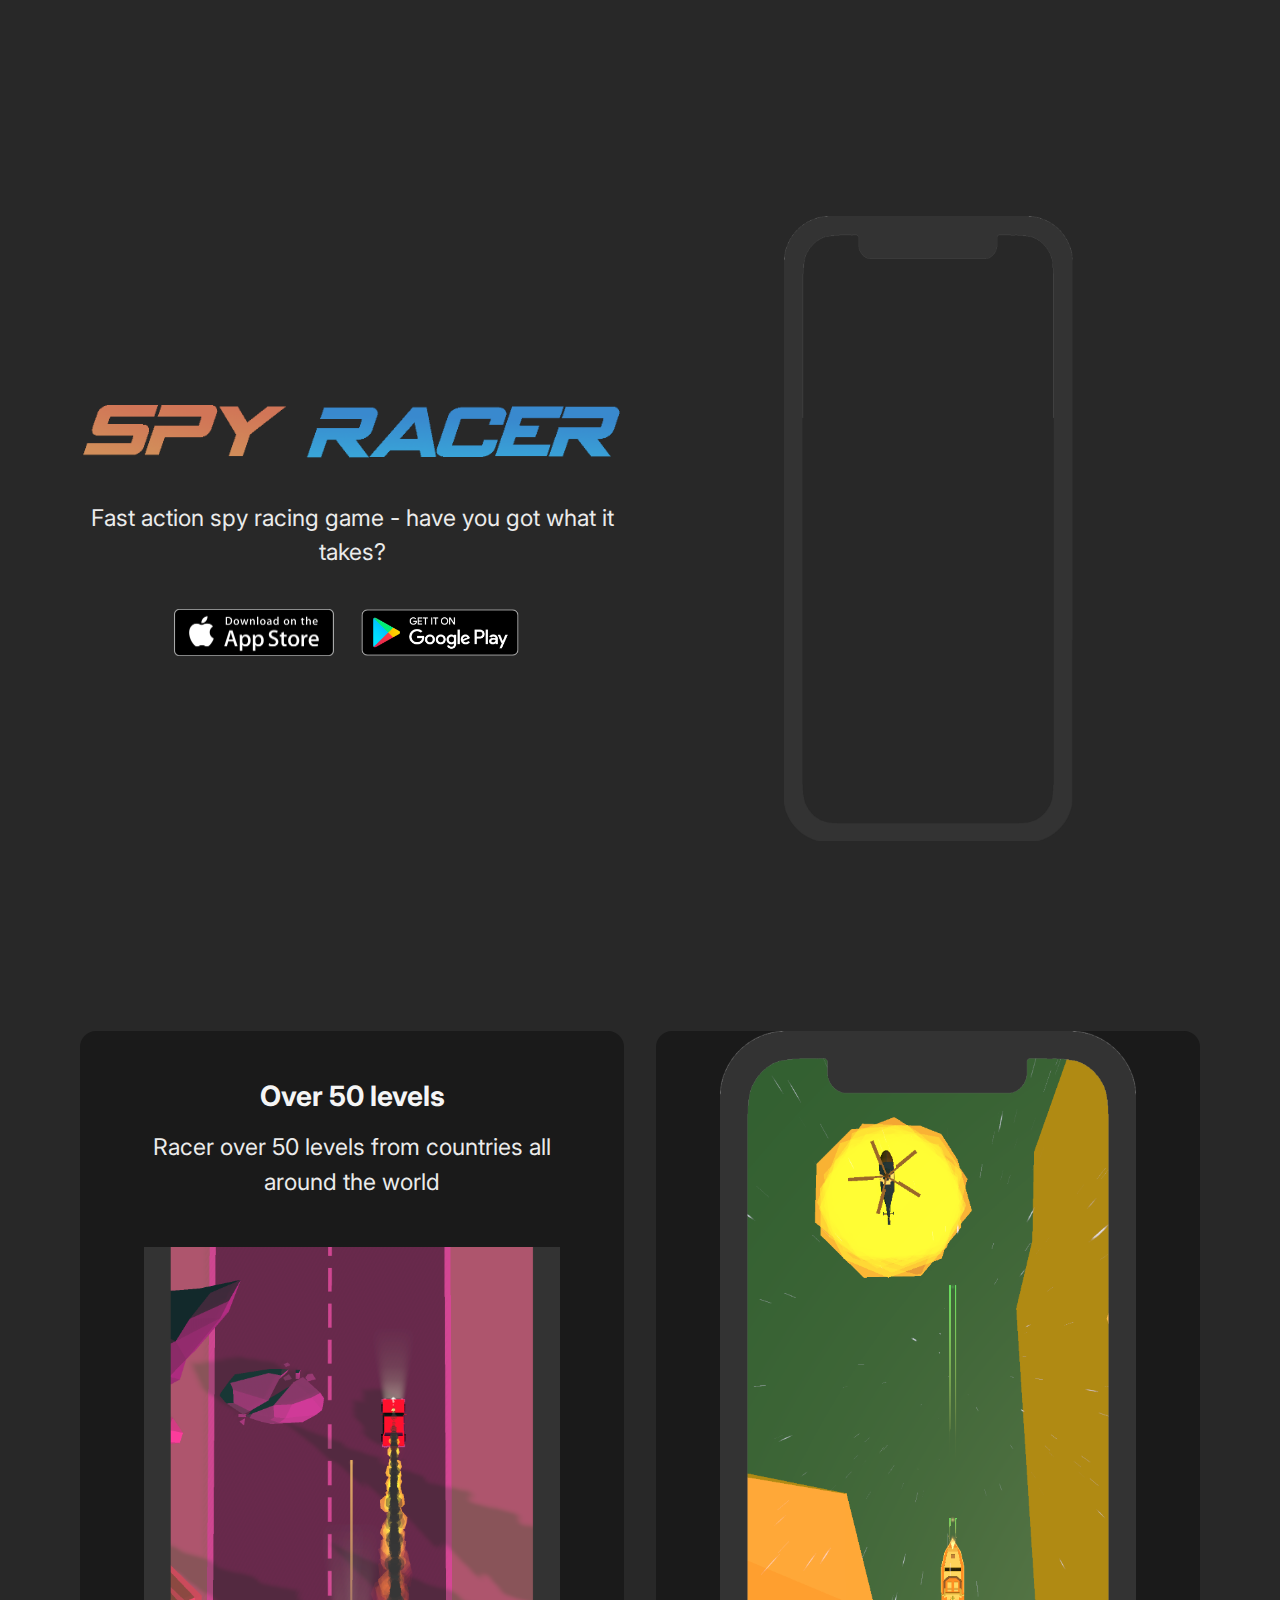
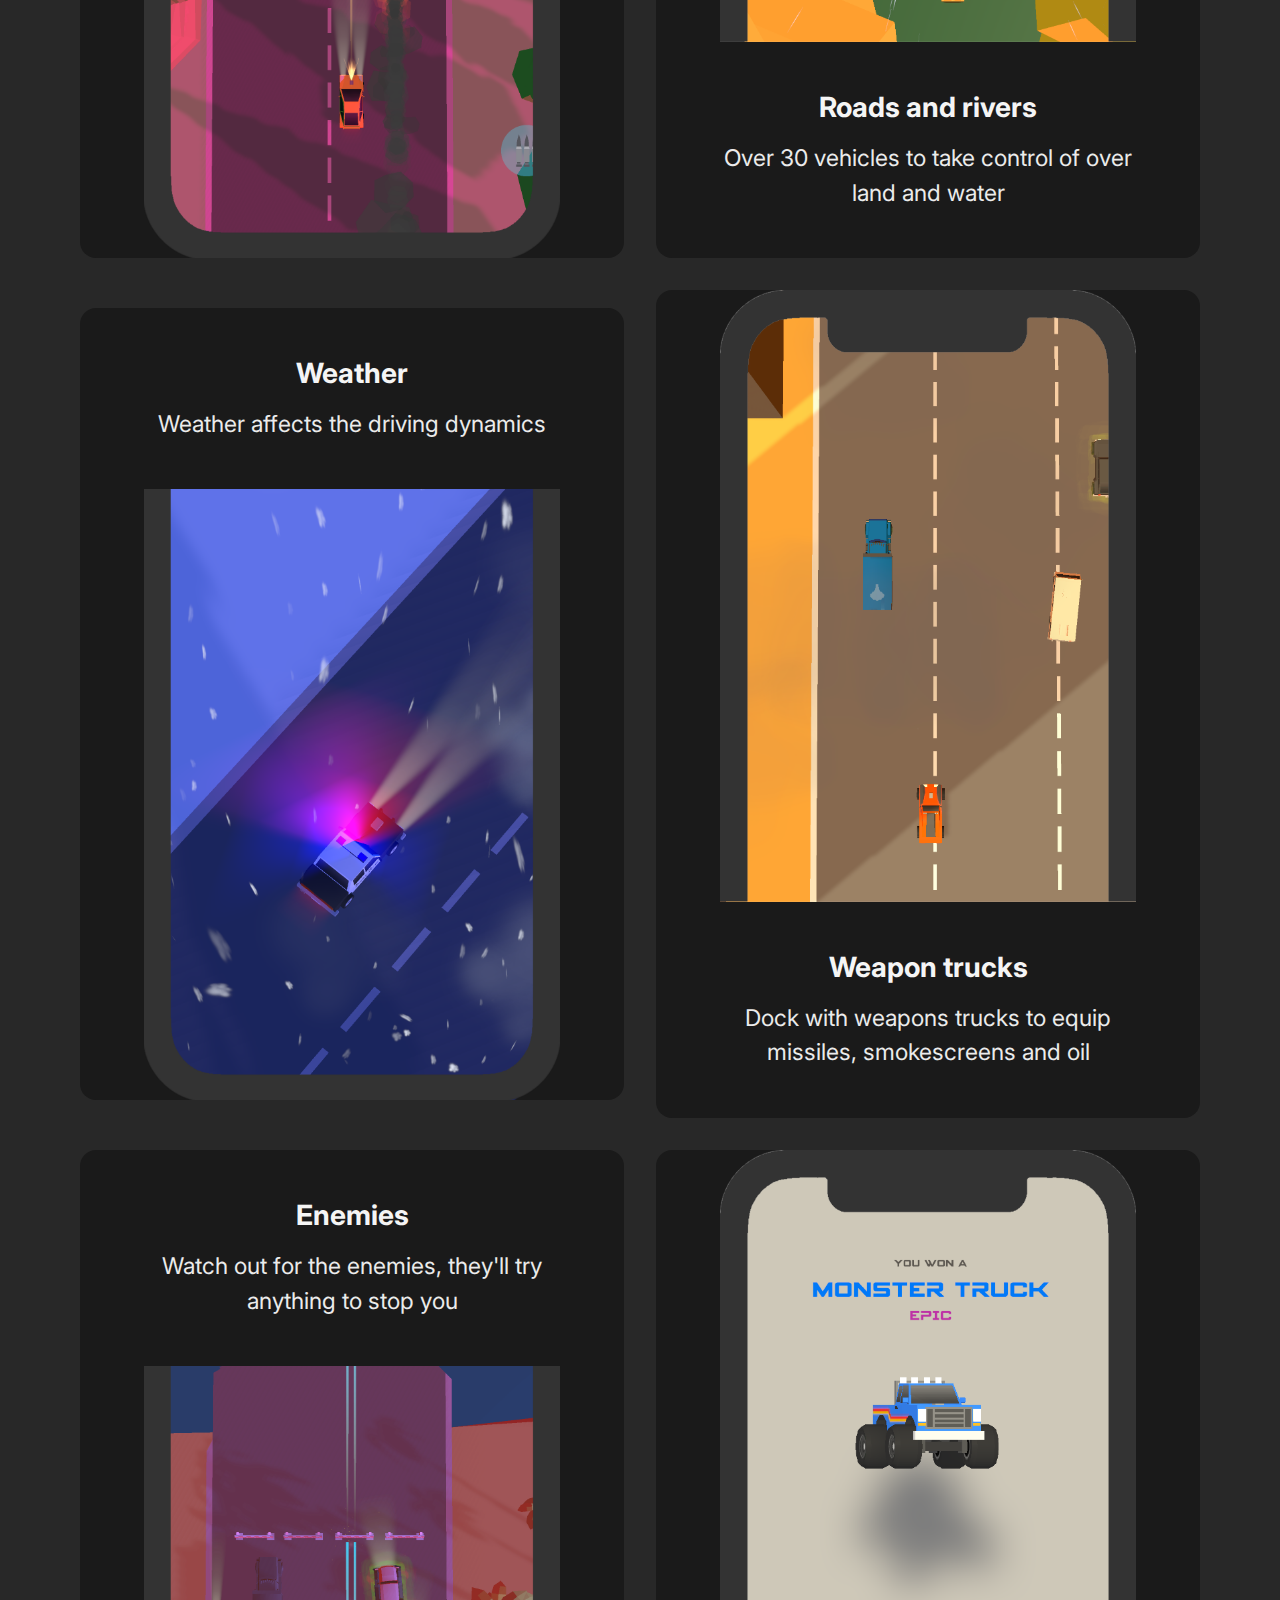
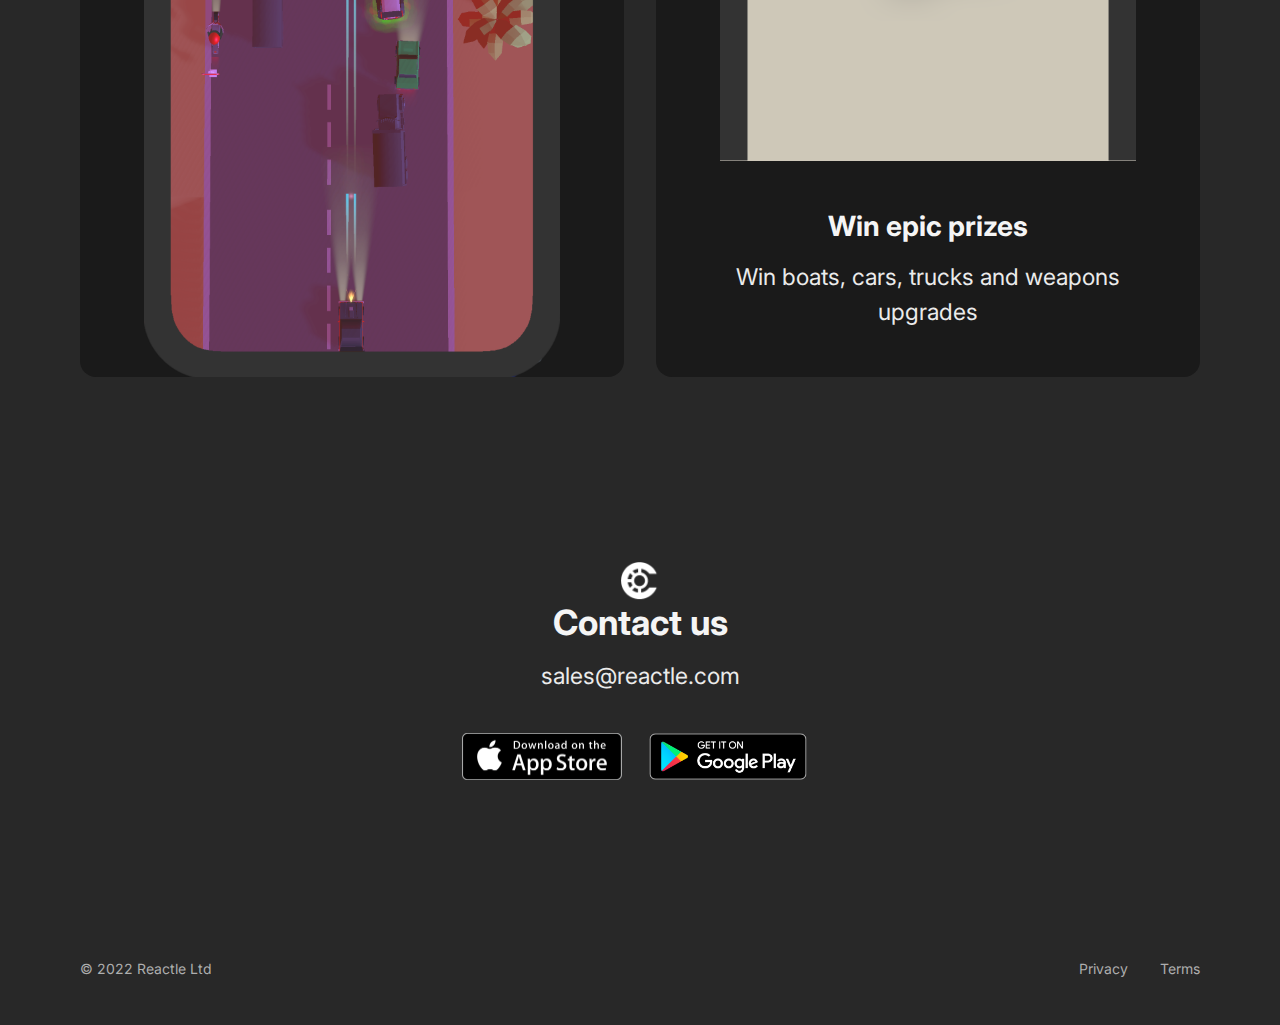
==== commit d0568a0e: "overlay fix?" ====
--- a/spyracer/index.html
+++ b/spyracer/index.html
@@ -83,7 +83,7 @@
               <source src="assets/spy_racer.mp4" type="video/mp4">
               Your browser does not support the video tag.
             </video>
-            <img class="video2" src="assets/video_frame.png" />
+            <img class="video2" width="289" height="624" src="assets/video_frame.png" />
 
           </div>
         </div>
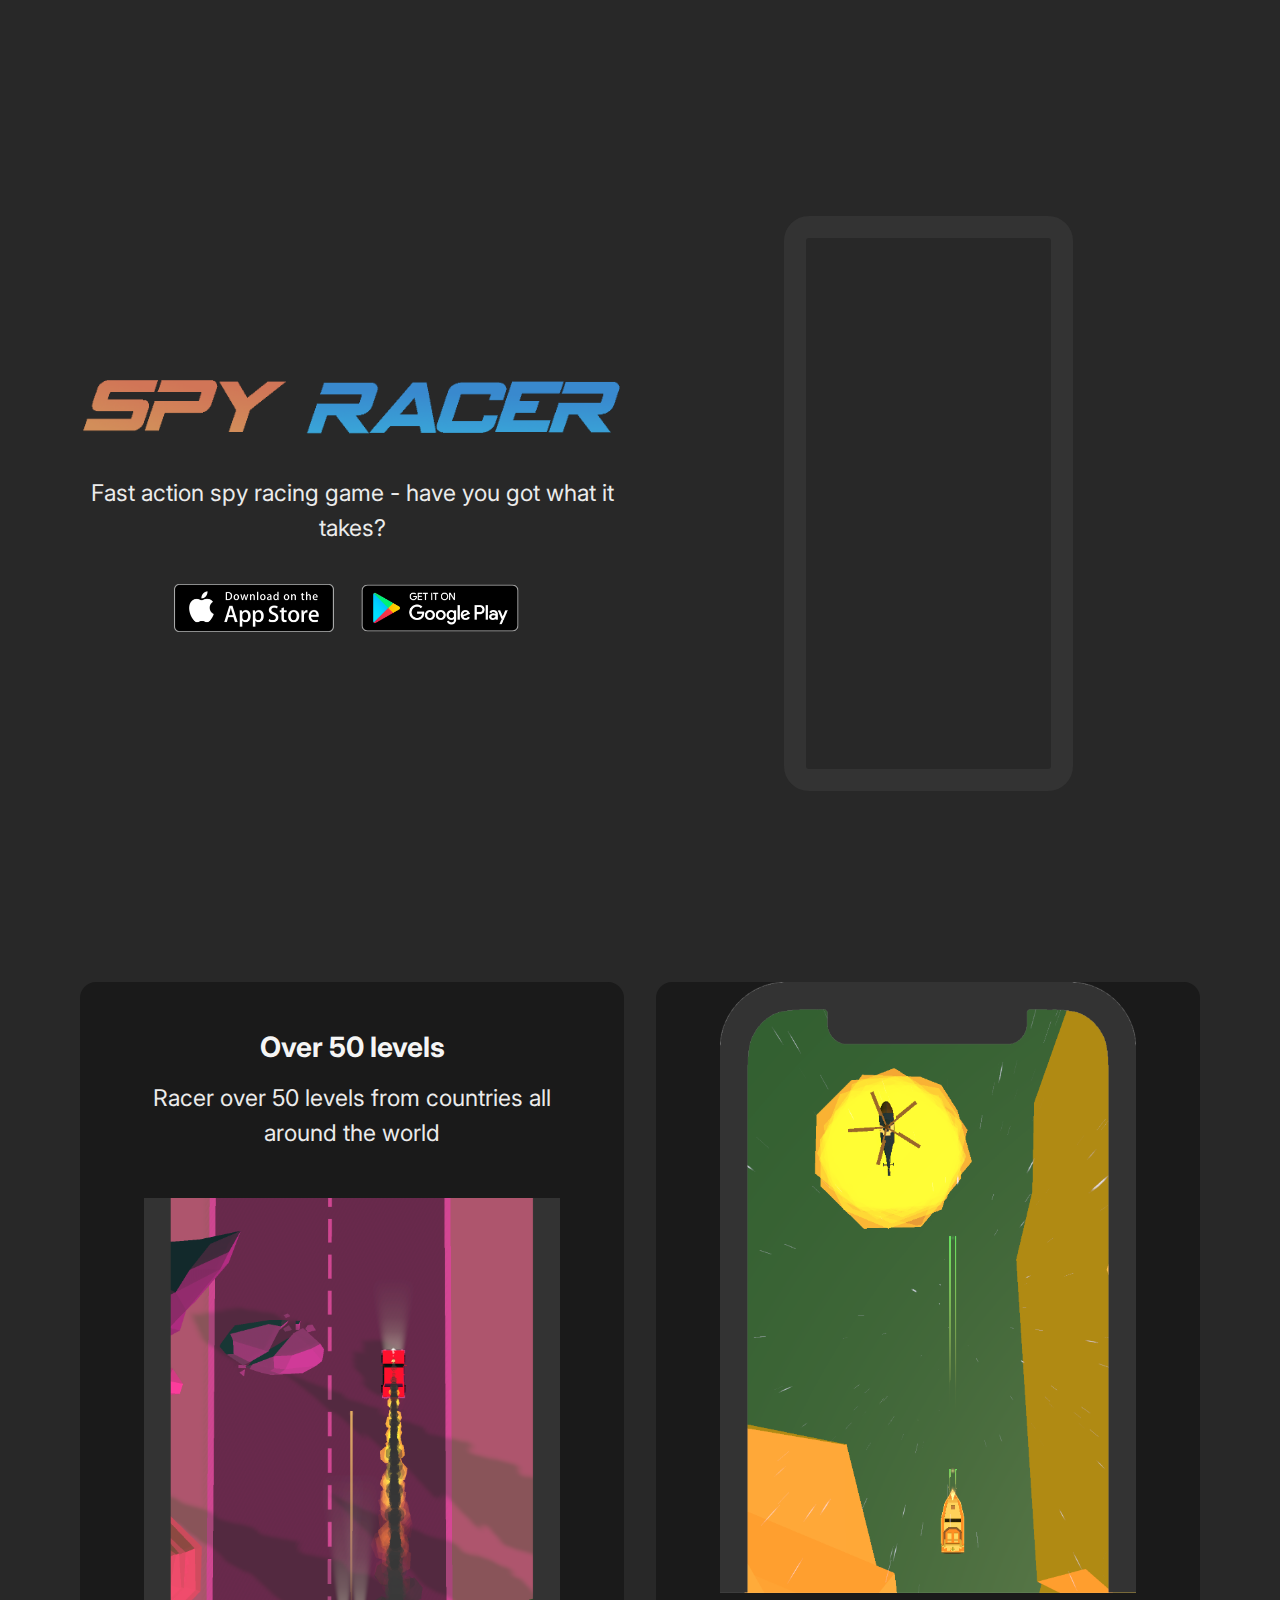
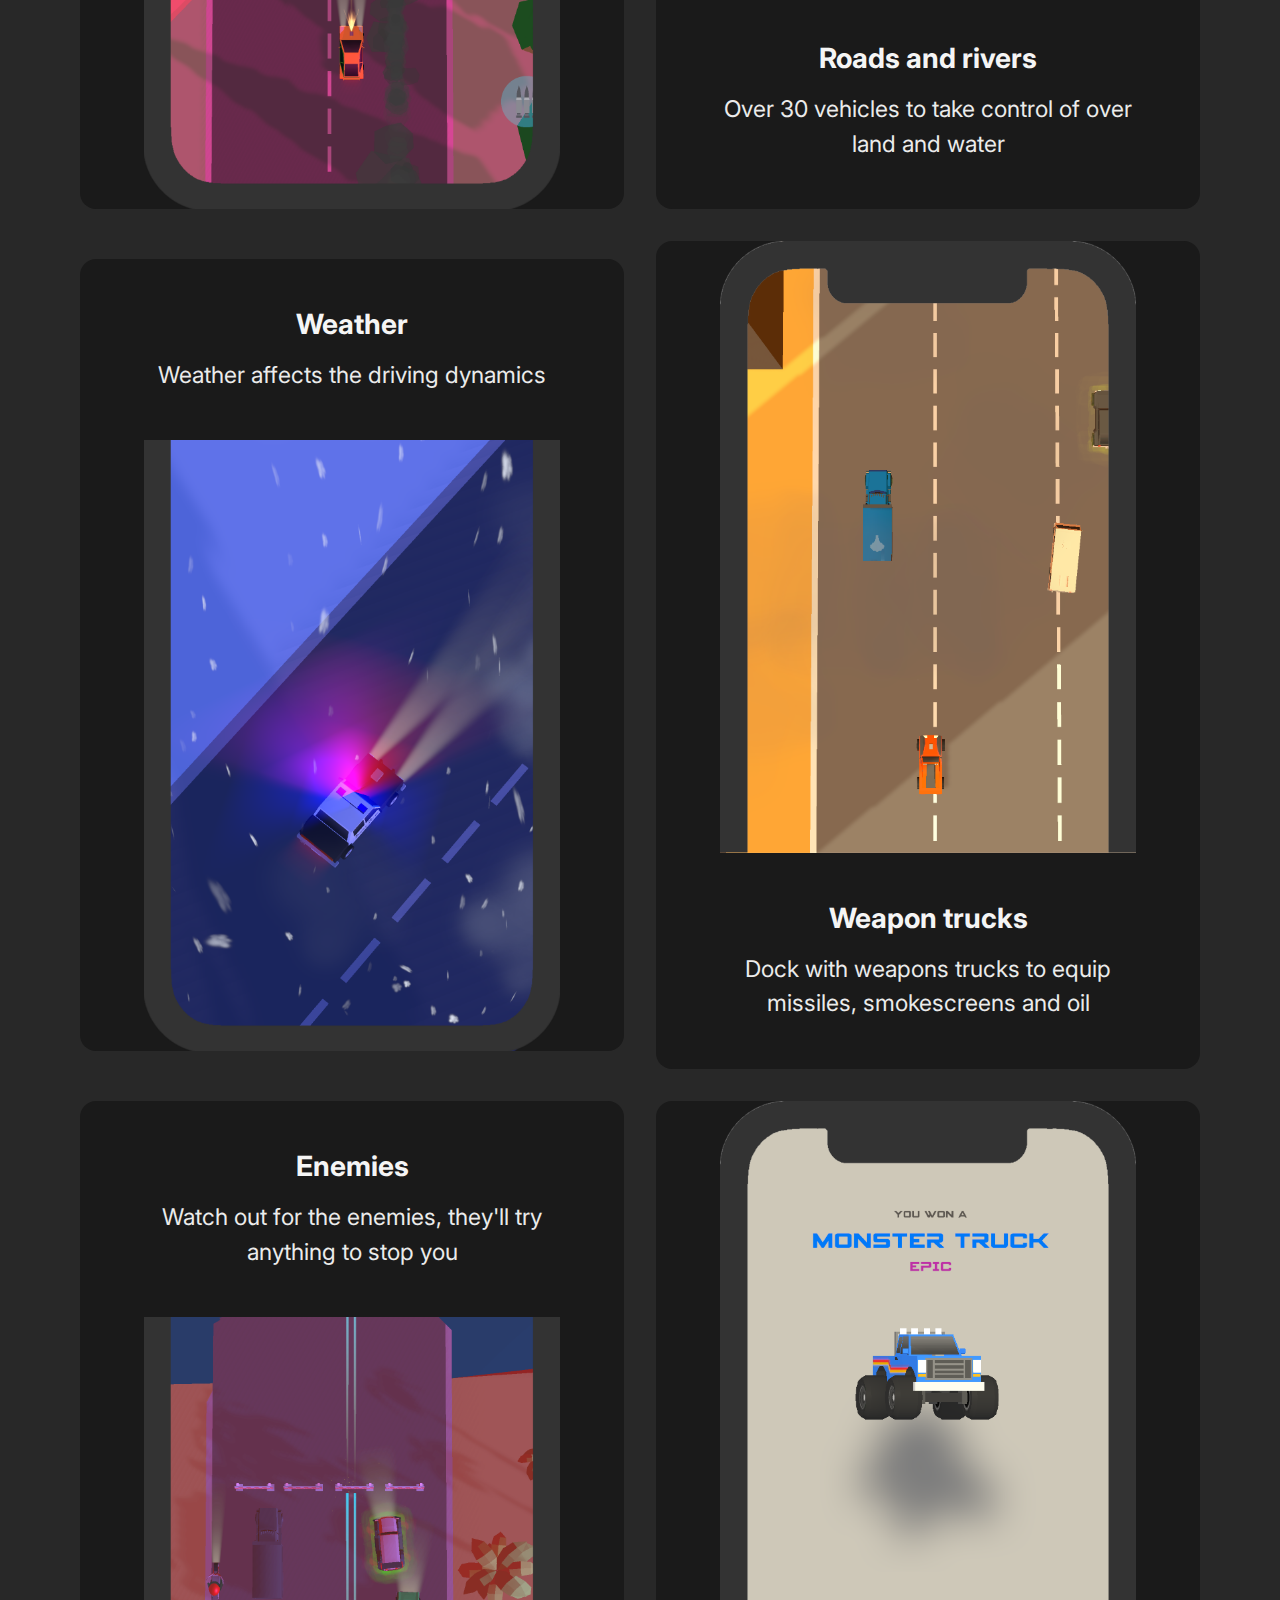
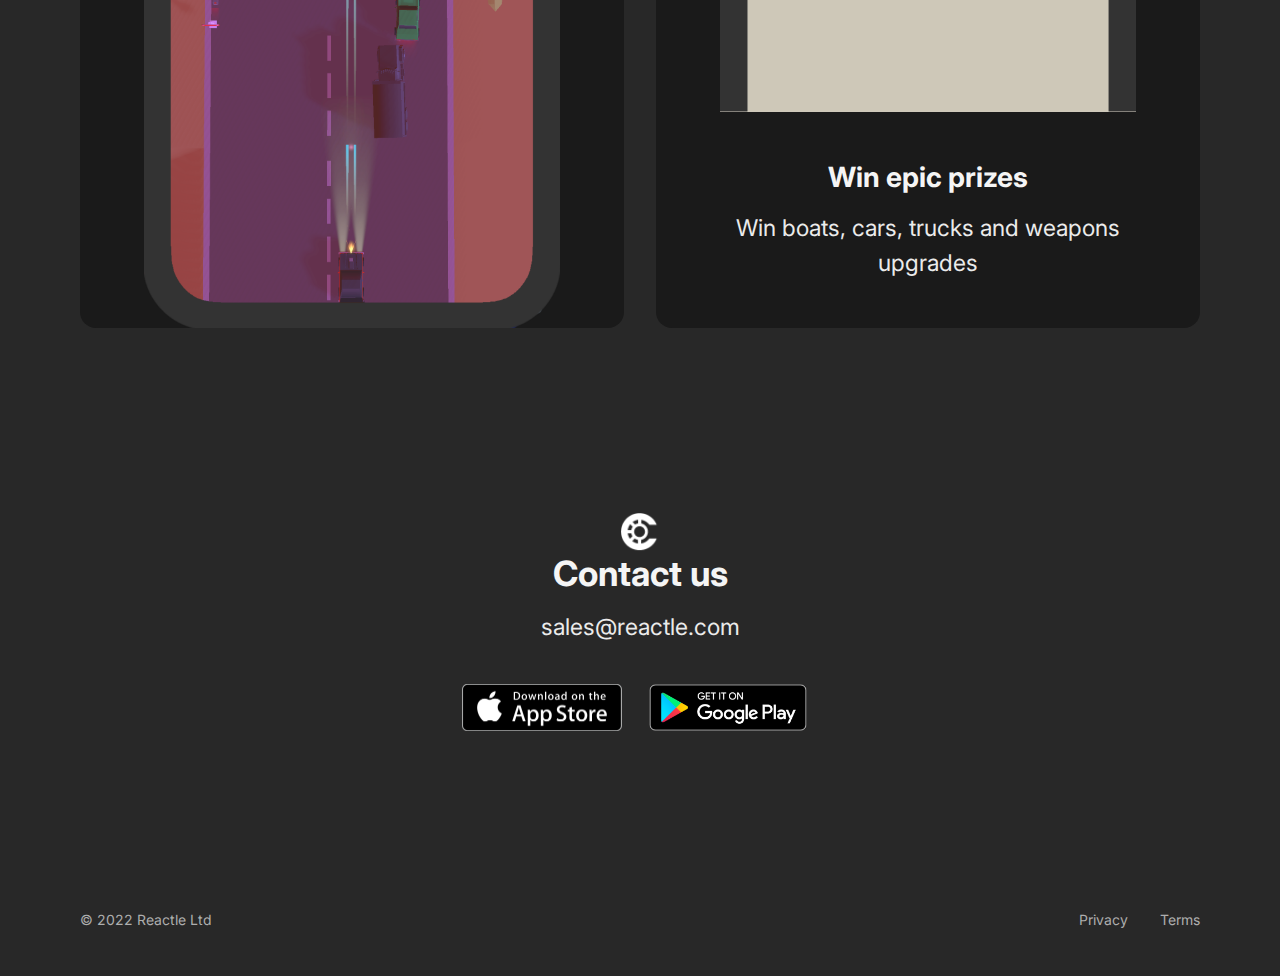
==== commit cc8619b9: "made video border simpler" ====
--- a/spyracer/index.html
+++ b/spyracer/index.html
@@ -79,17 +79,16 @@
           </div>
           <div class="videoParent">
 
-            <video class="video1" width="289" height="624" autoplay muted loop>
+            <video class="video1" width="289" height="575" autoplay muted loop>
               <source src="assets/spy_racer.mp4" type="video/mp4">
               Your browser does not support the video tag.
             </video>
-            <img class="video2" width="289" height="624" src="assets/video_frame.png" />
-
+            <!-- <img class="video2" width="289" height="624" src="assets/video_frame.png" /> -->
           </div>
         </div>
       </div>
     </section>
-    <section class="ui-section-feature">
+    <section class=" ui-section-feature">
       <div class="ui-layout-container">
         <!-- FEATURE -->
         <div class="ui-section-feature__layout ui-layout-grid ui-layout-grid-2">
--- a/spyracer/style.css
+++ b/spyracer/style.css
@@ -145,7 +145,8 @@
   position: relative;
   top: 0;
   left: 0;
-  border: 0px red solid;
+  border: 22px #333333 solid;
+  border-radius: 25px;
 }
 .video2 {
   position: absolute;
--- a/spyracer/style.css
+++ b/spyracer/style.css
@@ -145,7 +145,8 @@
   position: relative;
   top: 0;
   left: 0;
-  border: 0px red solid;
+  border: 22px #333333 solid;
+  border-radius: 25px;
 }
 .video2 {
   position: absolute;
